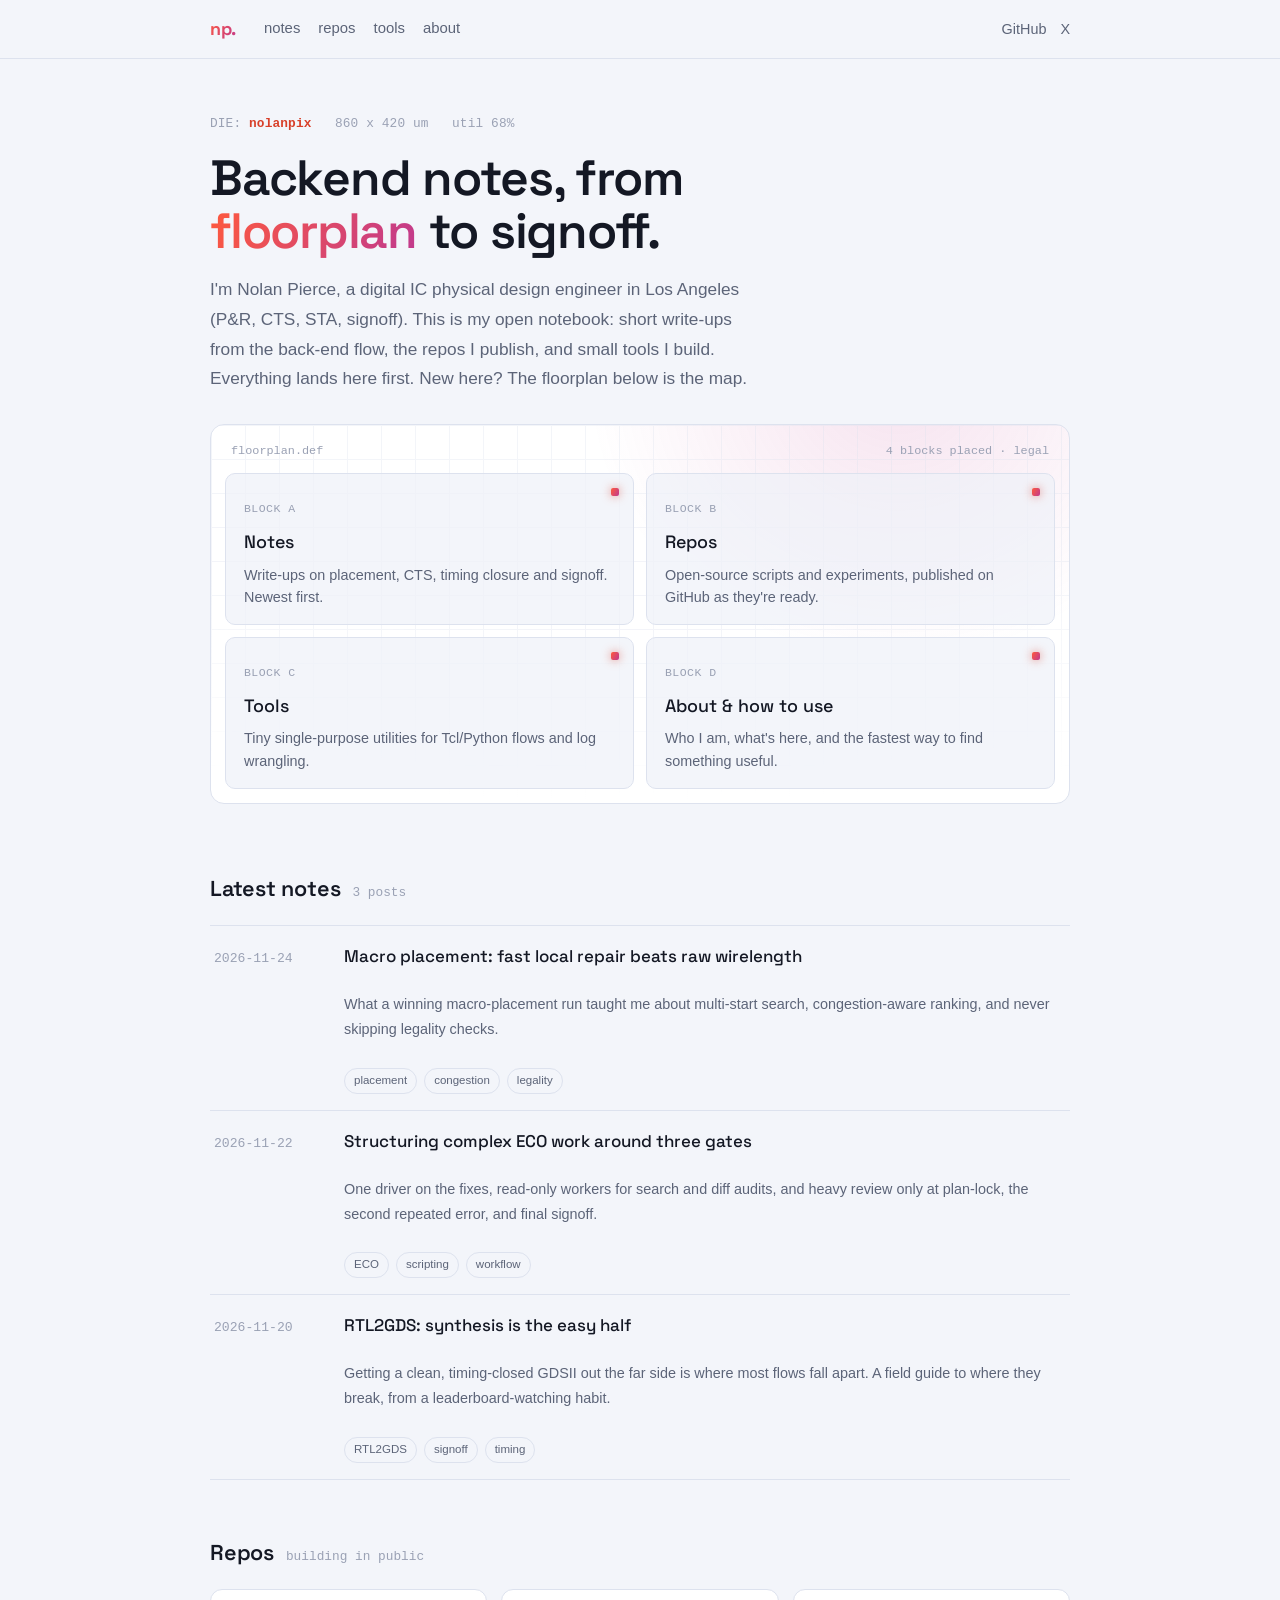
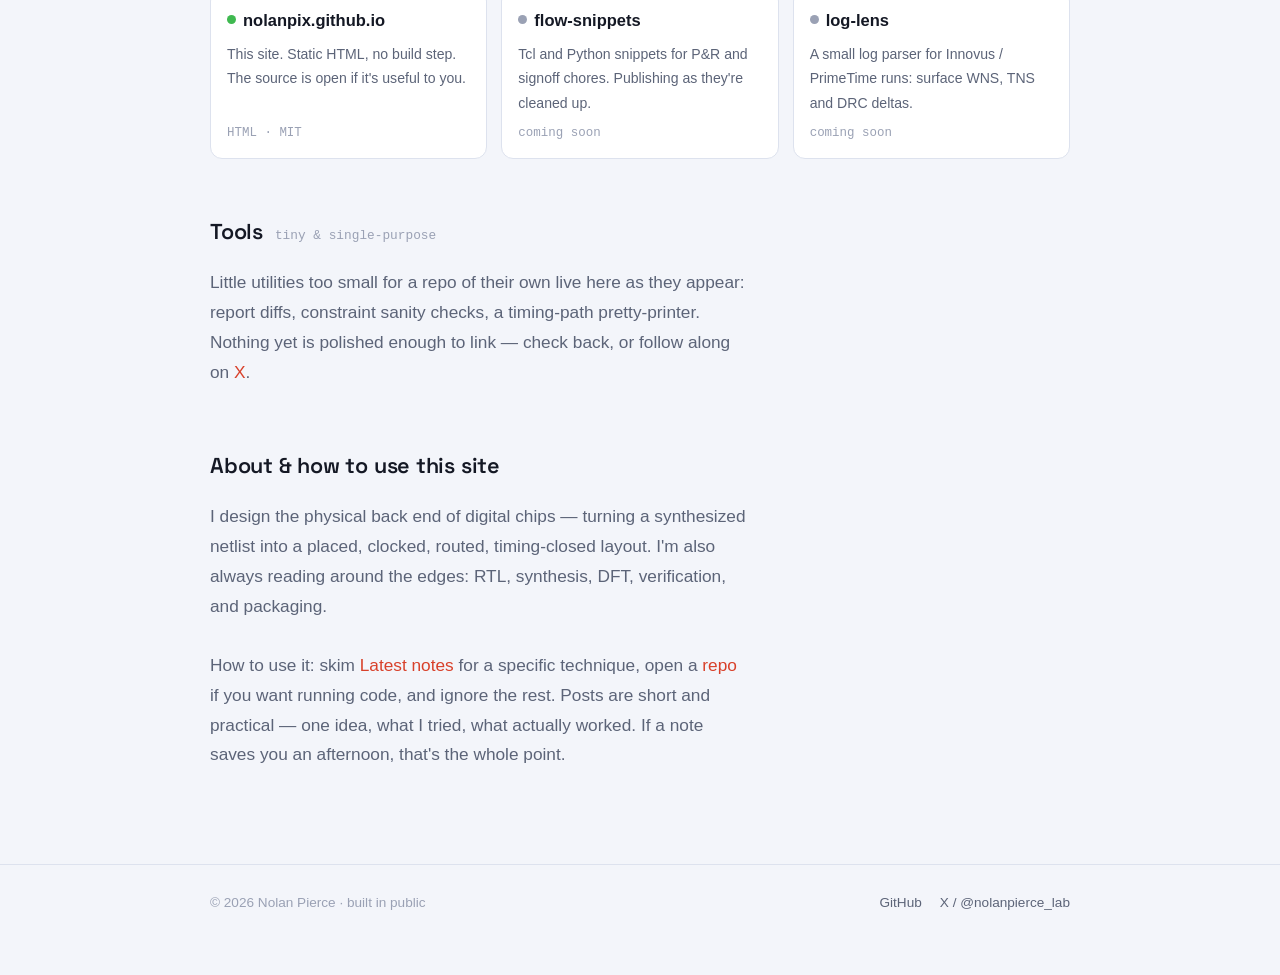
==== index.html @ 2c1d5953 "feat(counter): privacy-friendly visit counter, status bar, anti-scraping Add a Cloudflare Worker (fr" ====
<!doctype html>
<html lang="en">
<head>
<meta charset="utf-8">
<meta name="viewport" content="width=device-width, initial-scale=1">
<title>Nolan Pierce — backend notes from floorplan to signoff</title>
<meta name="description" content="Nolan Pierce is a digital IC physical design engineer in Los Angeles. Notes on place-and-route, clock trees, timing signoff, and the small tools he builds in public.">
<meta property="og:title" content="Nolan Pierce — backend notes from floorplan to signoff">
<meta property="og:description" content="Place-and-route, clock trees, and timing signoff notes, plus repos and tools, built in public.">
<meta property="og:type" content="website">
<link rel="icon" href="data:image/svg+xml,%3Csvg xmlns='http://www.w3.org/2000/svg' viewBox='0 0 64 64'%3E%3Cdefs%3E%3ClinearGradient id='g' x1='0' y1='0' x2='1' y2='1'%3E%3Cstop offset='0' stop-color='%23ff5a3c'/%3E%3Cstop offset='1' stop-color='%23c0398f'/%3E%3C/linearGradient%3E%3C/defs%3E%3Crect width='64' height='64' rx='14' fill='url(%23g)'/%3E%3Ctext x='32' y='44' font-family='Space Grotesk,Arial,sans-serif' font-size='34' font-weight='700' text-anchor='middle' fill='%23fff'%3Enp.%3C/text%3E%3C/svg%3E">
<link rel="preconnect" href="https://fonts.googleapis.com">
<link rel="preconnect" href="https://fonts.gstatic.com" crossorigin>
<link href="https://fonts.googleapis.com/css2?family=Space+Grotesk:wght@500;600;700&display=swap" rel="stylesheet">
<link rel="stylesheet" href="assets/style.css">
</head>
<body>

<header class="topbar">
  <div class="wrap">
    <a class="brand" href="/"><span class="np">np.</span></a>
    <nav class="navlinks">
      <a href="#notes">notes</a>
      <a href="#repos">repos</a>
      <a href="#tools">tools</a>
      <a href="#about">about</a>
    </nav>
    <div class="right">
      <a href="https://github.com/nolanpix" rel="me">GitHub</a>
      <a href="https://x.com/nolanpierce_lab" rel="me">X</a>
    </div>
  </div>
</header>

<main class="wrap">

  <section class="hero">
    <p class="eyebrow mono">DIE: <b>nolanpix</b> &nbsp; 860 x 420 um &nbsp; util 68%</p>
    <h1 class="title">Backend notes, from <span class="grad">floorplan</span> to signoff.</h1>
    <p class="lede">
      I'm Nolan Pierce, a digital IC physical design engineer in Los Angeles
      (P&amp;R, CTS, STA, signoff). This is my open notebook: short write-ups from the
      back-end flow, the repos I publish, and small tools I build. Everything lands here
      first. New here? The floorplan below is the map.
    </p>

    <div class="floor" aria-label="Site map, drawn as a chip floorplan">
      <div class="floor-head mono">
        <span>floorplan.def</span><span>4 blocks placed &middot; legal</span>
      </div>
      <div class="die">
        <a class="block" href="#notes">
          <span class="pin"></span>
          <span class="tag mono">BLOCK A</span>
          <h3>Notes</h3>
          <p>Write-ups on placement, CTS, timing closure and signoff. Newest first.</p>
        </a>
        <a class="block" href="#repos">
          <span class="pin"></span>
          <span class="tag mono">BLOCK B</span>
          <h3>Repos</h3>
          <p>Open-source scripts and experiments, published on GitHub as they're ready.</p>
        </a>
        <a class="block" href="#tools">
          <span class="pin"></span>
          <span class="tag mono">BLOCK C</span>
          <h3>Tools</h3>
          <p>Tiny single-purpose utilities for Tcl/Python flows and log wrangling.</p>
        </a>
        <a class="block" href="#about">
          <span class="pin"></span>
          <span class="tag mono">BLOCK D</span>
          <h3>About &amp; how to use</h3>
          <p>Who I am, what's here, and the fastest way to find something useful.</p>
        </a>
      </div>
    </div>
  </section>

  <section class="band" id="notes">
    <div class="band-head">
      <h2>Latest notes</h2>
      <span class="count mono">3 posts</span>
    </div>
    <div class="notes">

      <a class="note-row" href="notes/macro-placement-fast-repair.html">
        <time class="mono" datetime="2026-11-24">2026-11-24</time>
        <span class="n-title">Macro placement: fast local repair beats raw wirelength</span>
        <span class="n-sum">What a winning macro-placement run taught me about multi-start search, congestion-aware ranking, and never skipping legality checks.</span>
        <span class="n-tags"><span class="chip">placement</span><span class="chip">congestion</span><span class="chip">legality</span></span>
      </a>

      <a class="note-row" href="notes/structuring-eco-work.html">
        <time class="mono" datetime="2026-11-22">2026-11-22</time>
        <span class="n-title">Structuring complex ECO work around three gates</span>
        <span class="n-sum">One driver on the fixes, read-only workers for search and diff audits, and heavy review only at plan-lock, the second repeated error, and final signoff.</span>
        <span class="n-tags"><span class="chip">ECO</span><span class="chip">scripting</span><span class="chip">workflow</span></span>
      </a>

      <a class="note-row" href="notes/rtl2gds-timing-closed.html">
        <time class="mono" datetime="2026-11-20">2026-11-20</time>
        <span class="n-title">RTL2GDS: synthesis is the easy half</span>
        <span class="n-sum">Getting a clean, timing-closed GDSII out the far side is where most flows fall apart. A field guide to where they break, from a leaderboard-watching habit.</span>
        <span class="n-tags"><span class="chip">RTL2GDS</span><span class="chip">signoff</span><span class="chip">timing</span></span>
      </a>

    </div>
  </section>

  <section class="band" id="repos">
    <div class="band-head">
      <h2>Repos</h2>
      <span class="count mono">building in public</span>
    </div>
    <div class="repos">
      <a class="repo live" href="https://github.com/nolanpix">
        <span class="r-name"><span class="dot"></span>nolanpix.github.io</span>
        <p>This site. Static HTML, no build step. The source is open if it's useful to you.</p>
        <span class="r-foot mono">HTML &middot; MIT</span>
      </a>
      <a class="repo" href="https://github.com/nolanpix">
        <span class="r-name"><span class="dot"></span>flow-snippets</span>
        <p>Tcl and Python snippets for P&amp;R and signoff chores. Publishing as they're cleaned up.</p>
        <span class="r-foot mono">coming soon</span>
      </a>
      <a class="repo" href="https://github.com/nolanpix">
        <span class="r-name"><span class="dot"></span>log-lens</span>
        <p>A small log parser for Innovus / PrimeTime runs: surface WNS, TNS and DRC deltas.</p>
        <span class="r-foot mono">coming soon</span>
      </a>
    </div>
  </section>

  <section class="band" id="tools">
    <div class="band-head"><h2>Tools</h2><span class="count mono">tiny &amp; single-purpose</span></div>
    <p class="lede" style="margin-bottom:6px">
      Little utilities too small for a repo of their own live here as they appear:
      report diffs, constraint sanity checks, a timing-path pretty-printer. Nothing yet
      is polished enough to link &mdash; check back, or follow along on
      <a href="https://x.com/nolanpierce_lab">X</a>.
    </p>
  </section>

  <section class="band" id="about">
    <div class="band-head"><h2>About &amp; how to use this site</h2></div>
    <p class="lede">
      I design the physical back end of digital chips &mdash; turning a synthesized
      netlist into a placed, clocked, routed, timing-closed layout. I'm also always
      reading around the edges: RTL, synthesis, DFT, verification, and packaging.
    </p>
    <p class="lede">
      How to use it: skim <a href="#notes">Latest notes</a> for a specific technique,
      open a <a href="#repos">repo</a> if you want running code, and ignore the rest.
      Posts are short and practical &mdash; one idea, what I tried, what actually worked.
      If a note saves you an afternoon, that's the whole point.
    </p>
  </section>

</main>

<footer class="site">
  <div class="wrap">
    <span>&copy; 2026 Nolan Pierce &middot; built in public</span>
    <span class="sep"></span>
    <a href="https://github.com/nolanpix">GitHub</a>
    <a href="https://x.com/nolanpierce_lab">X / @nolanpierce_lab</a>
  </div>
</footer>

<script defer src="assets/stats.js"></script>

</body>
</html>
---- assets/style.css ----
/* nolanpix.github.io — shared styles
   Design: dark "tapeout terminal" / chip-floorplan. One accent (np. gradient).
   See plan_md_files/index_plan.md for the full rationale. */

:root {
  --bg:      #0e1016;
  --panel:   #161a23;
  --panel-2: #1b2130;
  --fg:      #e8eaf0;
  --muted:   #8b90a3;
  --faint:   #5a6072;
  --line:    #242a38;
  --accent-a:#ff5a3c;
  --accent-b:#c0398f;
  --accent:  #ff6a52;
  --maxw: 860px;
  color-scheme: dark light;
}

@media (prefers-color-scheme: light) {
  :root {
    --bg:      #f3f5fa;
    --panel:   #ffffff;
    --panel-2: #eef1f8;
    --fg:      #141824;
    --muted:   #5c6478;
    --faint:   #9aa1b4;
    --line:    #dde2ee;
    --accent:  #d8402a;
  }
}

* { box-sizing: border-box; }

html { -webkit-text-size-adjust: 100%; }

body {
  margin: 0;
  background: var(--bg);
  color: var(--fg);
  font: 16.5px/1.72 -apple-system, BlinkMacSystemFont, "Segoe UI", Roboto,
        "Helvetica Neue", Arial, sans-serif;
  -webkit-font-smoothing: antialiased;
}

.wrap { width: min(var(--maxw), 100% - 44px); margin: 0 auto; }

a { color: var(--fg); text-decoration: none; }
a:hover { color: var(--accent); }

.mono {
  font-family: ui-monospace, "JetBrains Mono", "SFMono-Regular", Menlo,
               Consolas, monospace;
}

/* ---- top bar ---- */
.topbar {
  position: sticky; top: 0; z-index: 10;
  background: color-mix(in srgb, var(--bg) 88%, transparent);
  backdrop-filter: saturate(140%) blur(8px);
  border-bottom: 1px solid var(--line);
}
.topbar .wrap {
  display: flex; align-items: center; gap: 22px;
  height: 58px;
}
.brand {
  display: inline-flex; align-items: baseline; gap: 2px;
  font-weight: 700; font-size: 1.12rem; letter-spacing: -0.02em;
}
.brand .np {
  font-family: "Space Grotesk", ui-sans-serif, sans-serif;
  background: linear-gradient(120deg, var(--accent-a), var(--accent-b));
  -webkit-background-clip: text; background-clip: text; color: transparent;
}
.navlinks { display: flex; gap: 18px; margin-left: 6px; }
.navlinks a { color: var(--muted); font-size: 0.93rem; }
.navlinks a:hover { color: var(--fg); }
.topbar .right { margin-left: auto; display: flex; gap: 14px; align-items: center; }
.topbar .right a { color: var(--muted); font-size: 0.9rem; }
.topbar .right a:hover { color: var(--fg); }

/* ---- hero ---- */
.hero { padding: 54px 0 20px; }
.eyebrow {
  font-size: 0.8rem; letter-spacing: 0.01em; color: var(--faint);
  margin: 0 0 16px;
}
.eyebrow b { color: var(--accent); font-weight: 600; }
h1.title {
  font-family: "Space Grotesk", ui-sans-serif, sans-serif;
  font-weight: 600; font-size: clamp(2rem, 5.2vw, 3.1rem);
  line-height: 1.07; letter-spacing: -0.025em; margin: 0 0 18px;
  max-width: 16ch;
}
h1.title .grad {
  background: linear-gradient(115deg, var(--accent-a), var(--accent-b));
  -webkit-background-clip: text; background-clip: text; color: transparent;
}
.lede { color: var(--muted); font-size: 1.08rem; max-width: 56ch; margin: 0 0 30px; }
.lede a { color: var(--accent); }
.lede a:hover { text-decoration: underline; text-underline-offset: 3px; }

/* ---- floorplan ---- */
.floor {
  position: relative;
  border: 1px solid var(--line);
  border-radius: 14px;
  background:
    radial-gradient(60% 120% at 80% -10%, color-mix(in srgb, var(--accent-b) 14%, transparent), transparent 60%),
    var(--panel);
  padding: 14px;
  overflow: hidden;
}
.floor::before { /* power grid */
  content: ""; position: absolute; inset: 0; pointer-events: none;
  background-image:
    linear-gradient(var(--line) 1px, transparent 1px),
    linear-gradient(90deg, var(--line) 1px, transparent 1px);
  background-size: 34px 34px;
  opacity: 0.35; mask-image: radial-gradient(130% 100% at 50% 0%, #000 55%, transparent);
}
.floor-head {
  position: relative; display: flex; justify-content: space-between;
  color: var(--faint); font-size: 0.74rem; padding: 2px 6px 12px;
}
.die {
  position: relative;
  display: grid; grid-template-columns: 1fr 1fr; gap: 12px;
}
.block {
  display: block; position: relative;
  border: 1px solid var(--line);
  border-radius: 10px;
  background: color-mix(in srgb, var(--panel-2) 70%, transparent);
  padding: 18px 18px 16px;
  min-height: 108px;
  transition: border-color .18s ease, transform .18s ease, background .18s ease;
  opacity: 0; transform: translateY(8px);
  animation: settle .5s ease forwards;
}
.block:nth-child(1) { animation-delay: .05s; }
.block:nth-child(2) { animation-delay: .13s; }
.block:nth-child(3) { animation-delay: .21s; }
.block:nth-child(4) { animation-delay: .29s; }
.block:hover, .block:focus-visible {
  border-color: color-mix(in srgb, var(--accent) 60%, var(--line));
  background: color-mix(in srgb, var(--panel-2) 95%, transparent);
  outline: none;
}
.block .tag {
  font-size: 0.72rem; color: var(--faint); letter-spacing: 0.04em;
}
.block h3 {
  font-family: "Space Grotesk", ui-sans-serif, sans-serif;
  font-weight: 500; font-size: 1.12rem; margin: 6px 0 6px;
}
.block p { margin: 0; color: var(--muted); font-size: 0.9rem; line-height: 1.55; }
.block .pin {
  position: absolute; top: 14px; right: 14px; width: 8px; height: 8px;
  border-radius: 2px; background: linear-gradient(120deg, var(--accent-a), var(--accent-b));
  box-shadow: 0 0 10px color-mix(in srgb, var(--accent) 60%, transparent);
}

@keyframes settle { to { opacity: 1; transform: none; } }
@media (prefers-reduced-motion: reduce) {
  .block { animation: none; opacity: 1; transform: none; }
}

/* ---- sections ---- */
section.band { padding: 46px 0 8px; }
.band-head {
  display: flex; align-items: baseline; gap: 12px; margin: 0 0 18px;
}
.band-head h2 {
  font-family: "Space Grotesk", ui-sans-serif, sans-serif;
  font-weight: 600; font-size: 1.35rem; margin: 0; letter-spacing: -0.01em;
}
.band-head .count { color: var(--faint); font-size: 0.8rem; }

/* ---- note list ---- */
.notes { border-top: 1px solid var(--line); }
.note-row {
  display: grid; grid-template-columns: 112px 1fr; gap: 18px;
  align-items: baseline;
  padding: 16px 4px; border-bottom: 1px solid var(--line);
}
.note-row:hover { background: color-mix(in srgb, var(--panel) 50%, transparent); }
.note-row time { color: var(--faint); font-size: 0.82rem; }
.note-row .n-title {
  font-family: "Space Grotesk", ui-sans-serif, sans-serif;
  font-weight: 500; font-size: 1.06rem;
}
.note-row .n-sum { grid-column: 2; color: var(--muted); font-size: 0.9rem; margin-top: 3px; }
.note-row .n-tags { grid-column: 2; margin-top: 8px; display: flex; gap: 7px; flex-wrap: wrap; }
.chip {
  font-size: 0.72rem; color: var(--muted);
  border: 1px solid var(--line); border-radius: 100px; padding: 2px 9px;
}

/* ---- repos ---- */
.repos { display: grid; grid-template-columns: repeat(3, 1fr); gap: 14px; }
.repo {
  border: 1px solid var(--line); border-radius: 12px; background: var(--panel);
  padding: 16px 16px 14px; display: flex; flex-direction: column; gap: 8px;
}
.repo .r-name { font-weight: 600; display: flex; align-items: center; gap: 7px; }
.repo .r-name .dot { width: 9px; height: 9px; border-radius: 50%; background: var(--faint); }
.repo.live .r-name .dot { background: #3fb950; }
.repo p { margin: 0; color: var(--muted); font-size: 0.88rem; flex: 1; }
.repo .r-foot { color: var(--faint); font-size: 0.78rem; }

/* ---- footer ---- */
footer.site {
  margin-top: 56px; border-top: 1px solid var(--line);
  padding: 26px 0 60px; color: var(--faint); font-size: 0.85rem;
}
footer.site .wrap { display: flex; gap: 18px; flex-wrap: wrap; align-items: center; }
footer.site a { color: var(--muted); }
footer.site a:hover { color: var(--accent); }
footer.site .sep { flex: 1; }

/* ---- article ---- */
article.post { padding: 40px 0 10px; }
.post .back { color: var(--muted); font-size: 0.88rem; }
.post .p-meta { color: var(--faint); font-size: 0.82rem; margin: 22px 0 10px; }
.post h1 {
  font-family: "Space Grotesk", ui-sans-serif, sans-serif;
  font-weight: 600; font-size: clamp(1.7rem, 4vw, 2.4rem); line-height: 1.12;
  letter-spacing: -0.02em; margin: 0 0 14px;
}
.post .p-body { font-size: 1.04rem; line-height: 1.78; }
.post .p-body > :first-child { margin-top: 0; }
.post .p-body h2 {
  font-family: "Space Grotesk", ui-sans-serif, sans-serif;
  font-weight: 600; font-size: 1.3rem; margin: 34px 0 10px; letter-spacing: -0.01em;
}
.post .p-body p { margin: 0 0 16px; }
.post .p-body ul { margin: 0 0 16px; padding-left: 22px; }
.post .p-body li { margin: 6px 0; }
.post .p-body code {
  font-family: ui-monospace, "JetBrains Mono", Menlo, monospace;
  font-size: 0.9em; background: var(--panel-2); padding: 1px 6px; border-radius: 5px;
}
.post .p-body blockquote {
  margin: 0 0 16px; padding: 2px 0 2px 18px;
  border-left: 2px solid var(--accent); color: var(--muted);
}
.post .p-body pre {
  background: var(--panel); border: 1px solid var(--line); border-radius: 10px;
  padding: 14px 16px; overflow-x: auto; font-size: 0.86rem; line-height: 1.6;
}
.post .p-body pre code { background: none; padding: 0; }
.post hr.p-end { border: 0; border-top: 1px solid var(--line); margin: 34px 0 20px; }

/* ---- responsive ---- */
@media (max-width: 620px) {
  .navlinks { display: none; }
  .die { grid-template-columns: 1fr; }
  .repos { grid-template-columns: 1fr; }
  .note-row { grid-template-columns: 1fr; gap: 4px; }
  .note-row .n-sum, .note-row .n-tags { grid-column: 1; }
}

:focus-visible { outline: 2px solid var(--accent); outline-offset: 3px; border-radius: 4px; }

/* ---- visit status bar (injected by assets/stats.js) ---- */
.statbar {
  position: fixed; left: 16px; bottom: 16px; z-index: 20;
  display: inline-flex; align-items: center; gap: 8px;
  padding: 7px 12px;
  font-family: ui-monospace, "JetBrains Mono", "SFMono-Regular", Menlo,
               Consolas, monospace;
  font-size: 0.74rem; color: var(--muted); line-height: 1;
  background: color-mix(in srgb, var(--panel) 85%, transparent);
  border: 1px solid var(--line); border-radius: 100px;
  backdrop-filter: saturate(140%) blur(8px);
  box-shadow: 0 6px 22px -14px rgba(0, 0, 0, .7);
  user-select: none; -webkit-user-select: none;
}
.statbar[hidden] { display: none; }
.statbar b { color: var(--fg); font-weight: 600; }
.statbar .sb-sep { color: var(--faint); }
.statbar .sb-dot {
  width: 7px; height: 7px; border-radius: 50%;
  background: #3fb950; box-shadow: 0 0 8px color-mix(in srgb, #3fb950 60%, transparent);
  animation: sb-pulse 2.4s ease-in-out infinite;
}
@keyframes sb-pulse { 0%, 100% { opacity: 1; } 50% { opacity: .35; } }
@media (prefers-reduced-motion: reduce) { .statbar .sb-dot { animation: none; } }
@media (max-width: 620px) {
  .statbar { left: 10px; bottom: 10px; padding: 6px 10px; font-size: 0.7rem; }
}
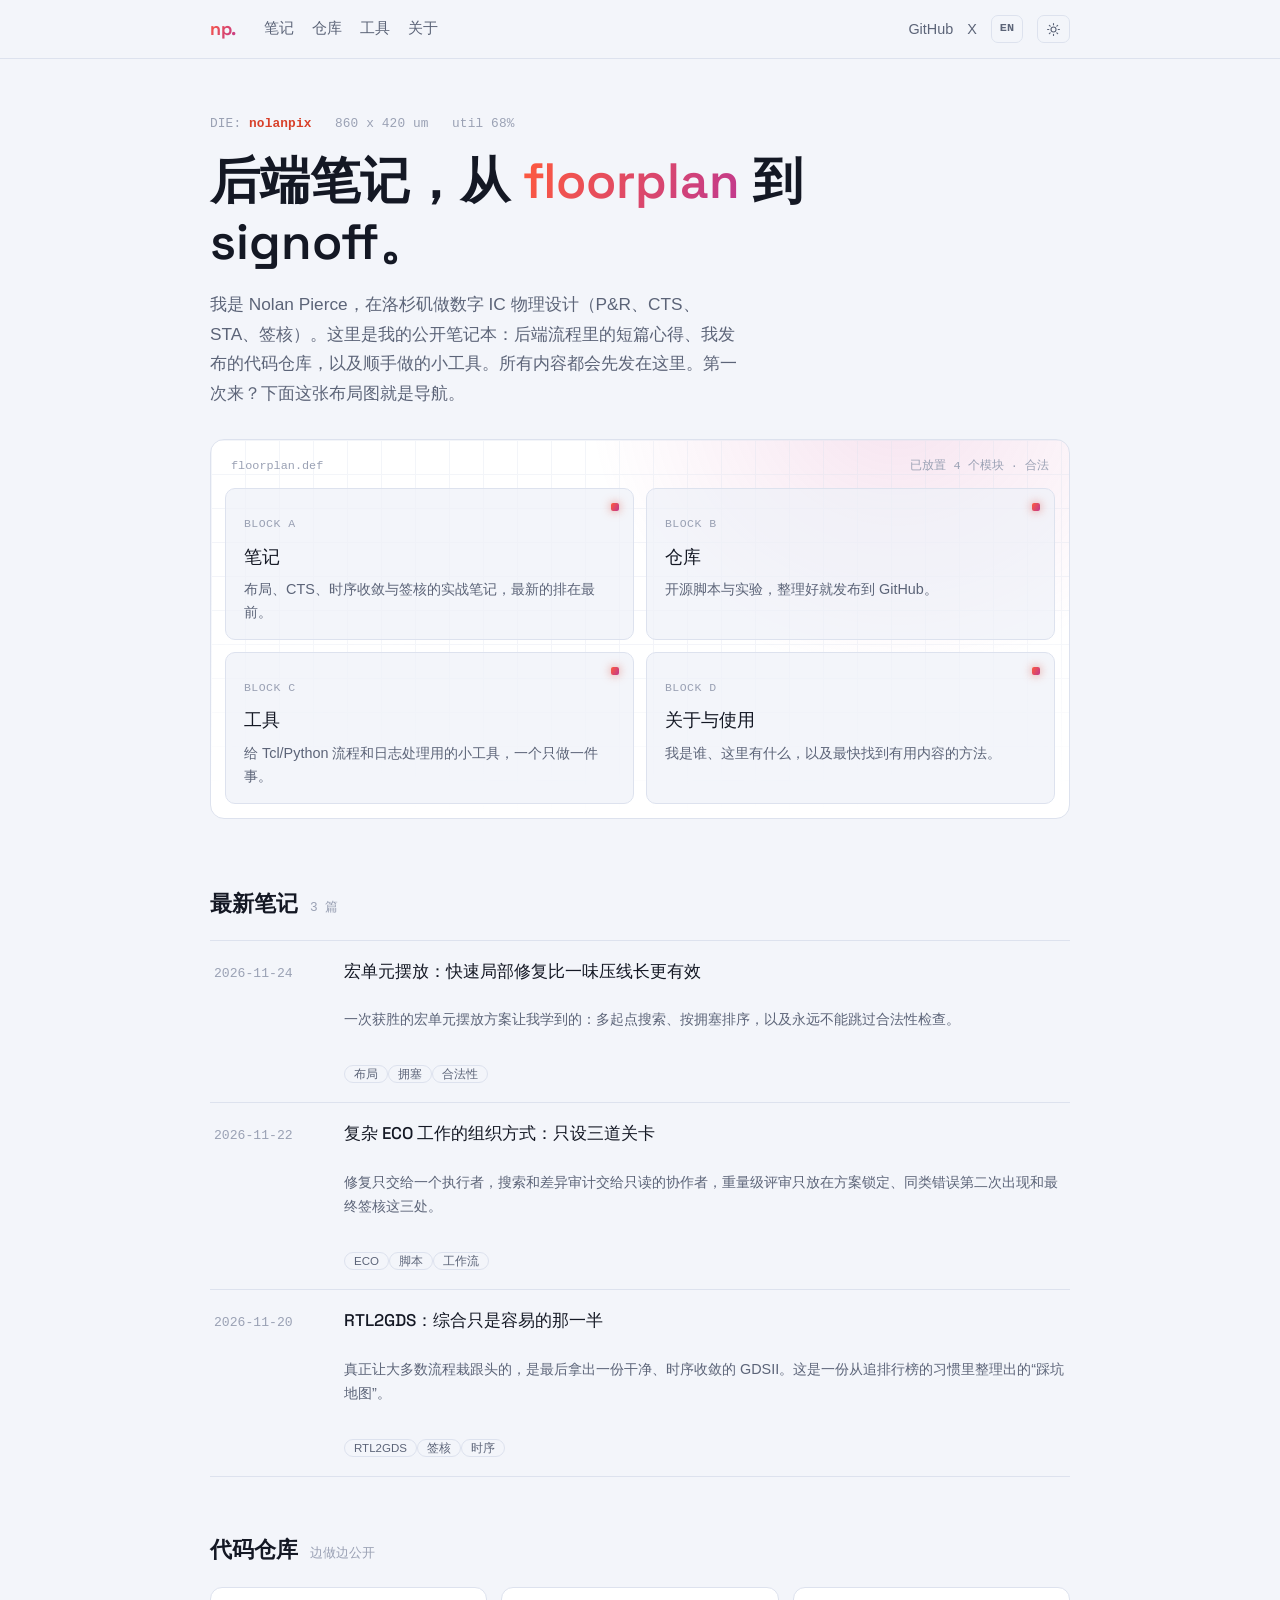
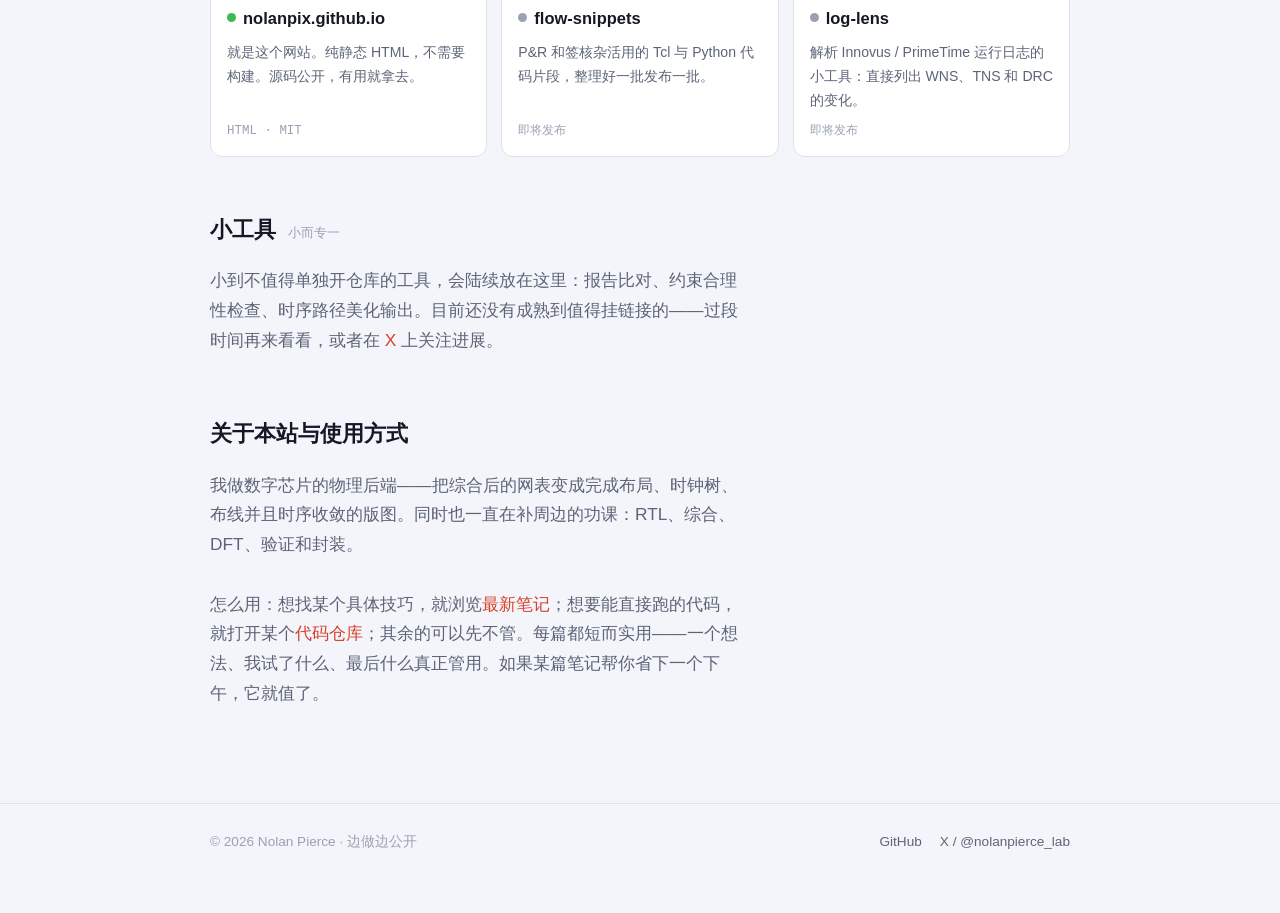
==== commit a63b0fcb: "feat(site): add dark/light theme and Chinese/English switches Chinese is the default. Every page car" ====
--- a/index.html
+++ b/index.html
@@ -1,18 +1,19 @@
 <!doctype html>
-<html lang="en">
+<html lang="zh-CN" data-lang="zh" data-title-en="Nolan Pierce - Backend notes from floorplan to signoff">
 <head>
 <meta charset="utf-8">
 <meta name="viewport" content="width=device-width, initial-scale=1">
-<title>Nolan Pierce — backend notes from floorplan to signoff</title>
-<meta name="description" content="Nolan Pierce is a digital IC physical design engineer in Los Angeles. Notes on place-and-route, clock trees, timing signoff, and the small tools he builds in public.">
-<meta property="og:title" content="Nolan Pierce — backend notes from floorplan to signoff">
-<meta property="og:description" content="Place-and-route, clock trees, and timing signoff notes, plus repos and tools, built in public.">
+<title>Nolan Pierce - 后端笔记，从 floorplan 到 signoff</title>
+<meta name="description" content="Nolan Pierce，洛杉矶的数字 IC 物理设计工程师。这里有布局布线、时钟树和时序签核的笔记，以及他公开做的小工具。">
+<meta property="og:title" content="Nolan Pierce - 后端笔记，从 floorplan 到 signoff">
+<meta property="og:description" content="布局布线、时钟树与时序签核的实战笔记，以及边做边公开的代码仓库和小工具。">
 <meta property="og:type" content="website">
 <link rel="icon" href="data:image/svg+xml,%3Csvg xmlns='http://www.w3.org/2000/svg' viewBox='0 0 64 64'%3E%3Cdefs%3E%3ClinearGradient id='g' x1='0' y1='0' x2='1' y2='1'%3E%3Cstop offset='0' stop-color='%23ff5a3c'/%3E%3Cstop offset='1' stop-color='%23c0398f'/%3E%3C/linearGradient%3E%3C/defs%3E%3Crect width='64' height='64' rx='14' fill='url(%23g)'/%3E%3Ctext x='32' y='44' font-family='Space Grotesk,Arial,sans-serif' font-size='34' font-weight='700' text-anchor='middle' fill='%23fff'%3Enp.%3C/text%3E%3C/svg%3E">
 <link rel="preconnect" href="https://fonts.googleapis.com">
 <link rel="preconnect" href="https://fonts.gstatic.com" crossorigin>
 <link href="https://fonts.googleapis.com/css2?family=Space+Grotesk:wght@500;600;700&display=swap" rel="stylesheet">
 <link rel="stylesheet" href="assets/style.css">
+<script src="assets/prefs.js"></script>
 </head>
 <body>
 
@@ -20,14 +21,16 @@
   <div class="wrap">
     <a class="brand" href="/"><span class="np">np.</span></a>
     <nav class="navlinks">
-      <a href="#notes">notes</a>
-      <a href="#repos">repos</a>
-      <a href="#tools">tools</a>
-      <a href="#about">about</a>
+      <a href="#notes"><span lang="zh-CN">笔记</span><span lang="en">notes</span></a>
+      <a href="#repos"><span lang="zh-CN">仓库</span><span lang="en">repos</span></a>
+      <a href="#tools"><span lang="zh-CN">工具</span><span lang="en">tools</span></a>
+      <a href="#about"><span lang="zh-CN">关于</span><span lang="en">about</span></a>
     </nav>
     <div class="right">
       <a href="https://github.com/nolanpix" rel="me">GitHub</a>
       <a href="https://x.com/nolanpierce_lab" rel="me">X</a>
+      <button class="pref" type="button" data-pref="lang"><span lang="zh-CN">EN</span><span lang="en">中文</span></button>
+      <button class="pref" type="button" data-pref="theme"><svg class="i-moon" viewBox="0 0 24 24" aria-hidden="true"><path d="M20 14.5A8.5 8.5 0 0 1 9.5 4 8.5 8.5 0 1 0 20 14.5z"/></svg><svg class="i-sun" viewBox="0 0 24 24" aria-hidden="true"><circle cx="12" cy="12" r="4"/><path d="M12 2.5v2M12 19.5v2M2.5 12h2M19.5 12h2M5.3 5.3l1.4 1.4M17.3 17.3l1.4 1.4M5.3 18.7l1.4-1.4M17.3 6.7l1.4-1.4"/></svg></button>
     </div>
   </div>
 </header>
@@ -36,42 +39,49 @@
 
   <section class="hero">
     <p class="eyebrow mono">DIE: <b>nolanpix</b> &nbsp; 860 x 420 um &nbsp; util 68%</p>
-    <h1 class="title">Backend notes, from <span class="grad">floorplan</span> to signoff.</h1>
-    <p class="lede">
+    <h1 class="title"><span lang="zh-CN">后端笔记，从 <span class="grad">floorplan</span> 到 signoff。</span><span lang="en">Backend notes, from <span class="grad">floorplan</span> to signoff.</span></h1>
+    <p class="lede" lang="zh-CN">
+      我是 Nolan Pierce，在洛杉矶做数字 IC 物理设计（P&amp;R、CTS、STA、签核）。这里是我的公开笔记本：后端流程里的短篇心得、我发布的代码仓库，以及顺手做的小工具。所有内容都会先发在这里。第一次来？下面这张布局图就是导航。
+    </p>
+    <p class="lede" lang="en">
       I'm Nolan Pierce, a digital IC physical design engineer in Los Angeles
       (P&amp;R, CTS, STA, signoff). This is my open notebook: short write-ups from the
       back-end flow, the repos I publish, and small tools I build. Everything lands here
       first. New here? The floorplan below is the map.
     </p>
 
-    <div class="floor" aria-label="Site map, drawn as a chip floorplan">
+    <div class="floor" aria-label="站点地图，画成一张芯片布局图" data-aria-en="Site map, drawn as a chip floorplan">
       <div class="floor-head mono">
-        <span>floorplan.def</span><span>4 blocks placed &middot; legal</span>
+        <span>floorplan.def</span><span><span lang="zh-CN">已放置 4 个模块 &middot; 合法</span><span lang="en">4 blocks placed &middot; legal</span></span>
       </div>
       <div class="die">
         <a class="block" href="#notes">
           <span class="pin"></span>
           <span class="tag mono">BLOCK A</span>
-          <h3>Notes</h3>
-          <p>Write-ups on placement, CTS, timing closure and signoff. Newest first.</p>
+          <h3><span lang="zh-CN">笔记</span><span lang="en">Notes</span></h3>
+          <p lang="zh-CN">布局、CTS、时序收敛与签核的实战笔记，最新的排在最前。</p>
+          <p lang="en">Write-ups on placement, CTS, timing closure and signoff. Newest first.</p>
         </a>
         <a class="block" href="#repos">
           <span class="pin"></span>
           <span class="tag mono">BLOCK B</span>
-          <h3>Repos</h3>
-          <p>Open-source scripts and experiments, published on GitHub as they're ready.</p>
+          <h3><span lang="zh-CN">仓库</span><span lang="en">Repos</span></h3>
+          <p lang="zh-CN">开源脚本与实验，整理好就发布到 GitHub。</p>
+          <p lang="en">Open-source scripts and experiments, published on GitHub as they're ready.</p>
         </a>
         <a class="block" href="#tools">
           <span class="pin"></span>
           <span class="tag mono">BLOCK C</span>
-          <h3>Tools</h3>
-          <p>Tiny single-purpose utilities for Tcl/Python flows and log wrangling.</p>
+          <h3><span lang="zh-CN">工具</span><span lang="en">Tools</span></h3>
+          <p lang="zh-CN">给 Tcl/Python 流程和日志处理用的小工具，一个只做一件事。</p>
+          <p lang="en">Tiny single-purpose utilities for Tcl/Python flows and log wrangling.</p>
         </a>
         <a class="block" href="#about">
           <span class="pin"></span>
           <span class="tag mono">BLOCK D</span>
-          <h3>About &amp; how to use</h3>
-          <p>Who I am, what's here, and the fastest way to find something useful.</p>
+          <h3><span lang="zh-CN">关于与使用</span><span lang="en">About &amp; how to use</span></h3>
+          <p lang="zh-CN">我是谁、这里有什么，以及最快找到有用内容的方法。</p>
+          <p lang="en">Who I am, what's here, and the fastest way to find something useful.</p>
         </a>
       </div>
     </div>
@@ -79,62 +89,66 @@
 
   <section class="band" id="notes">
     <div class="band-head">
-      <h2>Latest notes</h2>
-      <span class="count mono">3 posts</span>
+      <h2><span lang="zh-CN">最新笔记</span><span lang="en">Latest notes</span></h2>
+      <span class="count mono"><span lang="zh-CN">3 篇</span><span lang="en">3 posts</span></span>
     </div>
     <div class="notes">
-
       <a class="note-row" href="notes/macro-placement-fast-repair.html">
         <time class="mono" datetime="2026-11-24">2026-11-24</time>
-        <span class="n-title">Macro placement: fast local repair beats raw wirelength</span>
-        <span class="n-sum">What a winning macro-placement run taught me about multi-start search, congestion-aware ranking, and never skipping legality checks.</span>
-        <span class="n-tags"><span class="chip">placement</span><span class="chip">congestion</span><span class="chip">legality</span></span>
+        <span class="n-title"><span lang="zh-CN">宏单元摆放：快速局部修复比一味压线长更有效</span><span lang="en">Macro placement: fast local repair beats raw wirelength</span></span>
+        <span class="n-sum"><span lang="zh-CN">一次获胜的宏单元摆放方案让我学到的：多起点搜索、按拥塞排序，以及永远不能跳过合法性检查。</span><span lang="en">What a winning macro-placement run taught me about multi-start search, congestion-aware ranking, and never skipping legality checks.</span></span>
+        <span class="n-tags"><span lang="zh-CN"><span class="chip">布局</span><span class="chip">拥塞</span><span class="chip">合法性</span></span><span lang="en"><span class="chip">placement</span><span class="chip">congestion</span><span class="chip">legality</span></span></span>
       </a>
 
       <a class="note-row" href="notes/structuring-eco-work.html">
         <time class="mono" datetime="2026-11-22">2026-11-22</time>
-        <span class="n-title">Structuring complex ECO work around three gates</span>
-        <span class="n-sum">One driver on the fixes, read-only workers for search and diff audits, and heavy review only at plan-lock, the second repeated error, and final signoff.</span>
-        <span class="n-tags"><span class="chip">ECO</span><span class="chip">scripting</span><span class="chip">workflow</span></span>
+        <span class="n-title"><span lang="zh-CN">复杂 ECO 工作的组织方式：只设三道关卡</span><span lang="en">Structuring complex ECO work around three gates</span></span>
+        <span class="n-sum"><span lang="zh-CN">修复只交给一个执行者，搜索和差异审计交给只读的协作者，重量级评审只放在方案锁定、同类错误第二次出现和最终签核这三处。</span><span lang="en">One driver on the fixes, read-only workers for search and diff audits, and heavy review only at plan-lock, the second repeated error, and final signoff.</span></span>
+        <span class="n-tags"><span lang="zh-CN"><span class="chip">ECO</span><span class="chip">脚本</span><span class="chip">工作流</span></span><span lang="en"><span class="chip">ECO</span><span class="chip">scripting</span><span class="chip">workflow</span></span></span>
       </a>
 
       <a class="note-row" href="notes/rtl2gds-timing-closed.html">
         <time class="mono" datetime="2026-11-20">2026-11-20</time>
-        <span class="n-title">RTL2GDS: synthesis is the easy half</span>
-        <span class="n-sum">Getting a clean, timing-closed GDSII out the far side is where most flows fall apart. A field guide to where they break, from a leaderboard-watching habit.</span>
-        <span class="n-tags"><span class="chip">RTL2GDS</span><span class="chip">signoff</span><span class="chip">timing</span></span>
+        <span class="n-title"><span lang="zh-CN">RTL2GDS：综合只是容易的那一半</span><span lang="en">RTL2GDS: synthesis is the easy half</span></span>
+        <span class="n-sum"><span lang="zh-CN">真正让大多数流程栽跟头的，是最后拿出一份干净、时序收敛的 GDSII。这是一份从追排行榜的习惯里整理出的“踩坑地图”。</span><span lang="en">Getting a clean, timing-closed GDSII out the far side is where most flows fall apart. A field guide to where they break, from a leaderboard-watching habit.</span></span>
+        <span class="n-tags"><span lang="zh-CN"><span class="chip">RTL2GDS</span><span class="chip">签核</span><span class="chip">时序</span></span><span lang="en"><span class="chip">RTL2GDS</span><span class="chip">signoff</span><span class="chip">timing</span></span></span>
       </a>
-
     </div>
   </section>
 
   <section class="band" id="repos">
     <div class="band-head">
-      <h2>Repos</h2>
-      <span class="count mono">building in public</span>
+      <h2><span lang="zh-CN">代码仓库</span><span lang="en">Repos</span></h2>
+      <span class="count mono"><span lang="zh-CN">边做边公开</span><span lang="en">building in public</span></span>
     </div>
     <div class="repos">
       <a class="repo live" href="https://github.com/nolanpix">
         <span class="r-name"><span class="dot"></span>nolanpix.github.io</span>
-        <p>This site. Static HTML, no build step. The source is open if it's useful to you.</p>
+        <p lang="zh-CN">就是这个网站。纯静态 HTML，不需要构建。源码公开，有用就拿去。</p>
+        <p lang="en">This site. Static HTML, no build step. The source is open if it's useful to you.</p>
         <span class="r-foot mono">HTML &middot; MIT</span>
       </a>
       <a class="repo" href="https://github.com/nolanpix">
         <span class="r-name"><span class="dot"></span>flow-snippets</span>
-        <p>Tcl and Python snippets for P&amp;R and signoff chores. Publishing as they're cleaned up.</p>
-        <span class="r-foot mono">coming soon</span>
+        <p lang="zh-CN">P&amp;R 和签核杂活用的 Tcl 与 Python 代码片段，整理好一批发布一批。</p>
+        <p lang="en">Tcl and Python snippets for P&amp;R and signoff chores. Publishing as they're cleaned up.</p>
+        <span class="r-foot mono"><span lang="zh-CN">即将发布</span><span lang="en">coming soon</span></span>
       </a>
       <a class="repo" href="https://github.com/nolanpix">
         <span class="r-name"><span class="dot"></span>log-lens</span>
-        <p>A small log parser for Innovus / PrimeTime runs: surface WNS, TNS and DRC deltas.</p>
-        <span class="r-foot mono">coming soon</span>
+        <p lang="zh-CN">解析 Innovus / PrimeTime 运行日志的小工具：直接列出 WNS、TNS 和 DRC 的变化。</p>
+        <p lang="en">A small log parser for Innovus / PrimeTime runs: surface WNS, TNS and DRC deltas.</p>
+        <span class="r-foot mono"><span lang="zh-CN">即将发布</span><span lang="en">coming soon</span></span>
       </a>
     </div>
   </section>
 
   <section class="band" id="tools">
-    <div class="band-head"><h2>Tools</h2><span class="count mono">tiny &amp; single-purpose</span></div>
-    <p class="lede" style="margin-bottom:6px">
+    <div class="band-head"><h2><span lang="zh-CN">小工具</span><span lang="en">Tools</span></h2><span class="count mono"><span lang="zh-CN">小而专一</span><span lang="en">tiny &amp; single-purpose</span></span></div>
+    <p class="lede" style="margin-bottom:6px" lang="zh-CN">
+      小到不值得单独开仓库的工具，会陆续放在这里：报告比对、约束合理性检查、时序路径美化输出。目前还没有成熟到值得挂链接的——过段时间再来看看，或者在 <a href="https://x.com/nolanpierce_lab">X</a> 上关注进展。
+    </p>
+    <p class="lede" style="margin-bottom:6px" lang="en">
       Little utilities too small for a repo of their own live here as they appear:
       report diffs, constraint sanity checks, a timing-path pretty-printer. Nothing yet
       is polished enough to link &mdash; check back, or follow along on
@@ -143,13 +157,19 @@
   </section>
 
   <section class="band" id="about">
-    <div class="band-head"><h2>About &amp; how to use this site</h2></div>
-    <p class="lede">
+    <div class="band-head"><h2><span lang="zh-CN">关于本站与使用方式</span><span lang="en">About &amp; how to use this site</span></h2></div>
+    <p class="lede" lang="zh-CN">
+      我做数字芯片的物理后端——把综合后的网表变成完成布局、时钟树、布线并且时序收敛的版图。同时也一直在补周边的功课：RTL、综合、DFT、验证和封装。
+    </p>
+    <p class="lede" lang="zh-CN">
+      怎么用：想找某个具体技巧，就浏览<a href="#notes">最新笔记</a>；想要能直接跑的代码，就打开某个<a href="#repos">代码仓库</a>；其余的可以先不管。每篇都短而实用——一个想法、我试了什么、最后什么真正管用。如果某篇笔记帮你省下一个下午，它就值了。
+    </p>
+    <p class="lede" lang="en">
       I design the physical back end of digital chips &mdash; turning a synthesized
       netlist into a placed, clocked, routed, timing-closed layout. I'm also always
       reading around the edges: RTL, synthesis, DFT, verification, and packaging.
     </p>
-    <p class="lede">
+    <p class="lede" lang="en">
       How to use it: skim <a href="#notes">Latest notes</a> for a specific technique,
       open a <a href="#repos">repo</a> if you want running code, and ignore the rest.
       Posts are short and practical &mdash; one idea, what I tried, what actually worked.
@@ -161,7 +181,7 @@
 
 <footer class="site">
   <div class="wrap">
-    <span>&copy; 2026 Nolan Pierce &middot; built in public</span>
+    <span>&copy; 2026 Nolan Pierce &middot; <span lang="zh-CN">边做边公开</span><span lang="en">built in public</span></span>
     <span class="sep"></span>
     <a href="https://github.com/nolanpix">GitHub</a>
     <a href="https://x.com/nolanpierce_lab">X / @nolanpierce_lab</a>
--- a/assets/style.css
+++ b/assets/style.css
@@ -14,11 +14,25 @@
   --accent-b:#c0398f;
   --accent:  #ff6a52;
   --maxw: 860px;
-  color-scheme: dark light;
-}
-
+  --cjk: "PingFang SC", "Hiragino Sans GB", "Microsoft YaHei", "Noto Sans CJK SC";
+  color-scheme: dark;
+}
+
+/* Light theme: chosen with the switch (data-theme, set by assets/prefs.js), or
+   the OS setting when no script runs (e.g. the admin pages served by the Worker). */
+:root[data-theme="light"] {
+  --bg:    #f3f5fa;
+  --panel:   #ffffff;
+  --panel-2: #eef1f8;
+  --fg:    #141824;
+  --muted:   #5c6478;
+  --faint:   #9aa1b4;
+  --line:  #dde2ee;
+  --accent:  #d8402a;
+  color-scheme: light;
+}
 @media (prefers-color-scheme: light) {
-  :root {
+  :root:not([data-theme]) {
     --bg:      #f3f5fa;
     --panel:   #ffffff;
     --panel-2: #eef1f8;
@@ -27,8 +41,13 @@
     --faint:   #9aa1b4;
     --line:    #dde2ee;
     --accent:  #d8402a;
+    color-scheme: light;
   }
 }
+
+/* Each page carries both languages; only the active one is shown. */
+:root[data-lang="zh"] [lang="en"],
+:root[data-lang="en"] [lang="zh-CN"] { display: none !important; }
 
 * { box-sizing: border-box; }
 
@@ -39,8 +58,12 @@
   background: var(--bg);
   color: var(--fg);
   font: 16.5px/1.72 -apple-system, BlinkMacSystemFont, "Segoe UI", Roboto,
-        "Helvetica Neue", Arial, sans-serif;
+        "Helvetica Neue", Arial, var(--cjk), sans-serif;
   -webkit-font-smoothing: antialiased;
+  /* Safari paints the selection highlight across the gaps between block
+     siblings of body, flooding the side margins; a grid container does not.
+     minmax(0, 1fr) stops wide content from stretching the single column. */
+  display: grid; grid-template-columns: minmax(0, 1fr);
 }
 
 .wrap { width: min(var(--maxw), 100% - 44px); margin: 0 auto; }
@@ -69,7 +92,7 @@
   font-weight: 700; font-size: 1.12rem; letter-spacing: -0.02em;
 }
 .brand .np {
-  font-family: "Space Grotesk", ui-sans-serif, sans-serif;
+  font-family: "Space Grotesk", var(--cjk), ui-sans-serif, sans-serif;
   background: linear-gradient(120deg, var(--accent-a), var(--accent-b));
   -webkit-background-clip: text; background-clip: text; color: transparent;
 }
@@ -88,7 +111,7 @@
 }
 .eyebrow b { color: var(--accent); font-weight: 600; }
 h1.title {
-  font-family: "Space Grotesk", ui-sans-serif, sans-serif;
+  font-family: "Space Grotesk", var(--cjk), ui-sans-serif, sans-serif;
   font-weight: 600; font-size: clamp(2rem, 5.2vw, 3.1rem);
   line-height: 1.07; letter-spacing: -0.025em; margin: 0 0 18px;
   max-width: 16ch;
@@ -152,7 +175,7 @@
   font-size: 0.72rem; color: var(--faint); letter-spacing: 0.04em;
 }
 .block h3 {
-  font-family: "Space Grotesk", ui-sans-serif, sans-serif;
+  font-family: "Space Grotesk", var(--cjk), ui-sans-serif, sans-serif;
   font-weight: 500; font-size: 1.12rem; margin: 6px 0 6px;
 }
 .block p { margin: 0; color: var(--muted); font-size: 0.9rem; line-height: 1.55; }
@@ -173,7 +196,7 @@
   display: flex; align-items: baseline; gap: 12px; margin: 0 0 18px;
 }
 .band-head h2 {
-  font-family: "Space Grotesk", ui-sans-serif, sans-serif;
+  font-family: "Space Grotesk", var(--cjk), ui-sans-serif, sans-serif;
   font-weight: 600; font-size: 1.35rem; margin: 0; letter-spacing: -0.01em;
 }
 .band-head .count { color: var(--faint); font-size: 0.8rem; }
@@ -188,7 +211,7 @@
 .note-row:hover { background: color-mix(in srgb, var(--panel) 50%, transparent); }
 .note-row time { color: var(--faint); font-size: 0.82rem; }
 .note-row .n-title {
-  font-family: "Space Grotesk", ui-sans-serif, sans-serif;
+  font-family: "Space Grotesk", var(--cjk), ui-sans-serif, sans-serif;
   font-weight: 500; font-size: 1.06rem;
 }
 .note-row .n-sum { grid-column: 2; color: var(--muted); font-size: 0.9rem; margin-top: 3px; }
@@ -225,14 +248,14 @@
 .post .back { color: var(--muted); font-size: 0.88rem; }
 .post .p-meta { color: var(--faint); font-size: 0.82rem; margin: 22px 0 10px; }
 .post h1 {
-  font-family: "Space Grotesk", ui-sans-serif, sans-serif;
+  font-family: "Space Grotesk", var(--cjk), ui-sans-serif, sans-serif;
   font-weight: 600; font-size: clamp(1.7rem, 4vw, 2.4rem); line-height: 1.12;
   letter-spacing: -0.02em; margin: 0 0 14px;
 }
 .post .p-body { font-size: 1.04rem; line-height: 1.78; }
 .post .p-body > :first-child { margin-top: 0; }
 .post .p-body h2 {
-  font-family: "Space Grotesk", ui-sans-serif, sans-serif;
+  font-family: "Space Grotesk", var(--cjk), ui-sans-serif, sans-serif;
   font-weight: 600; font-size: 1.3rem; margin: 34px 0 10px; letter-spacing: -0.01em;
 }
 .post .p-body p { margin: 0 0 16px; }
@@ -291,3 +314,23 @@
 @media (max-width: 620px) {
   .statbar { left: 10px; bottom: 10px; padding: 6px 10px; font-size: 0.7rem; }
 }
+
+/* ---- theme / language switches (assets/prefs.js) ---- */
+.pref {
+  display: inline-flex; align-items: center; justify-content: center;
+  min-width: 30px; height: 28px; padding: 0 8px;
+  border: 1px solid var(--line); border-radius: 7px; background: transparent;
+  color: var(--muted); cursor: pointer;
+  font: 600 0.74rem/1 ui-monospace, "JetBrains Mono", "SFMono-Regular", Menlo, Consolas, var(--cjk), monospace;
+}
+.pref:hover { color: var(--fg); border-color: var(--faint); }
+.pref svg { width: 15px; height: 15px; fill: none; stroke: currentColor; stroke-width: 1.8; stroke-linecap: round; stroke-linejoin: round; }
+:root:not([data-theme]) .pref { display: none; }  /* prefs.js did not run */
+:root[data-theme="dark"] .pref .i-sun,
+:root[data-theme="light"] .pref .i-moon { display: none; }
+
+/* ---- Chinese typography: no negative tracking, roomier headings, no faux italics ---- */
+:root:lang(zh) :is(h1, h2, h3, .n-title) { letter-spacing: 0; }
+:root:lang(zh) h1.title { line-height: 1.22; max-width: 12em; }
+:root:lang(zh) .post h1 { line-height: 1.32; }
+:root:lang(zh) em { font-style: normal; font-weight: 600; }
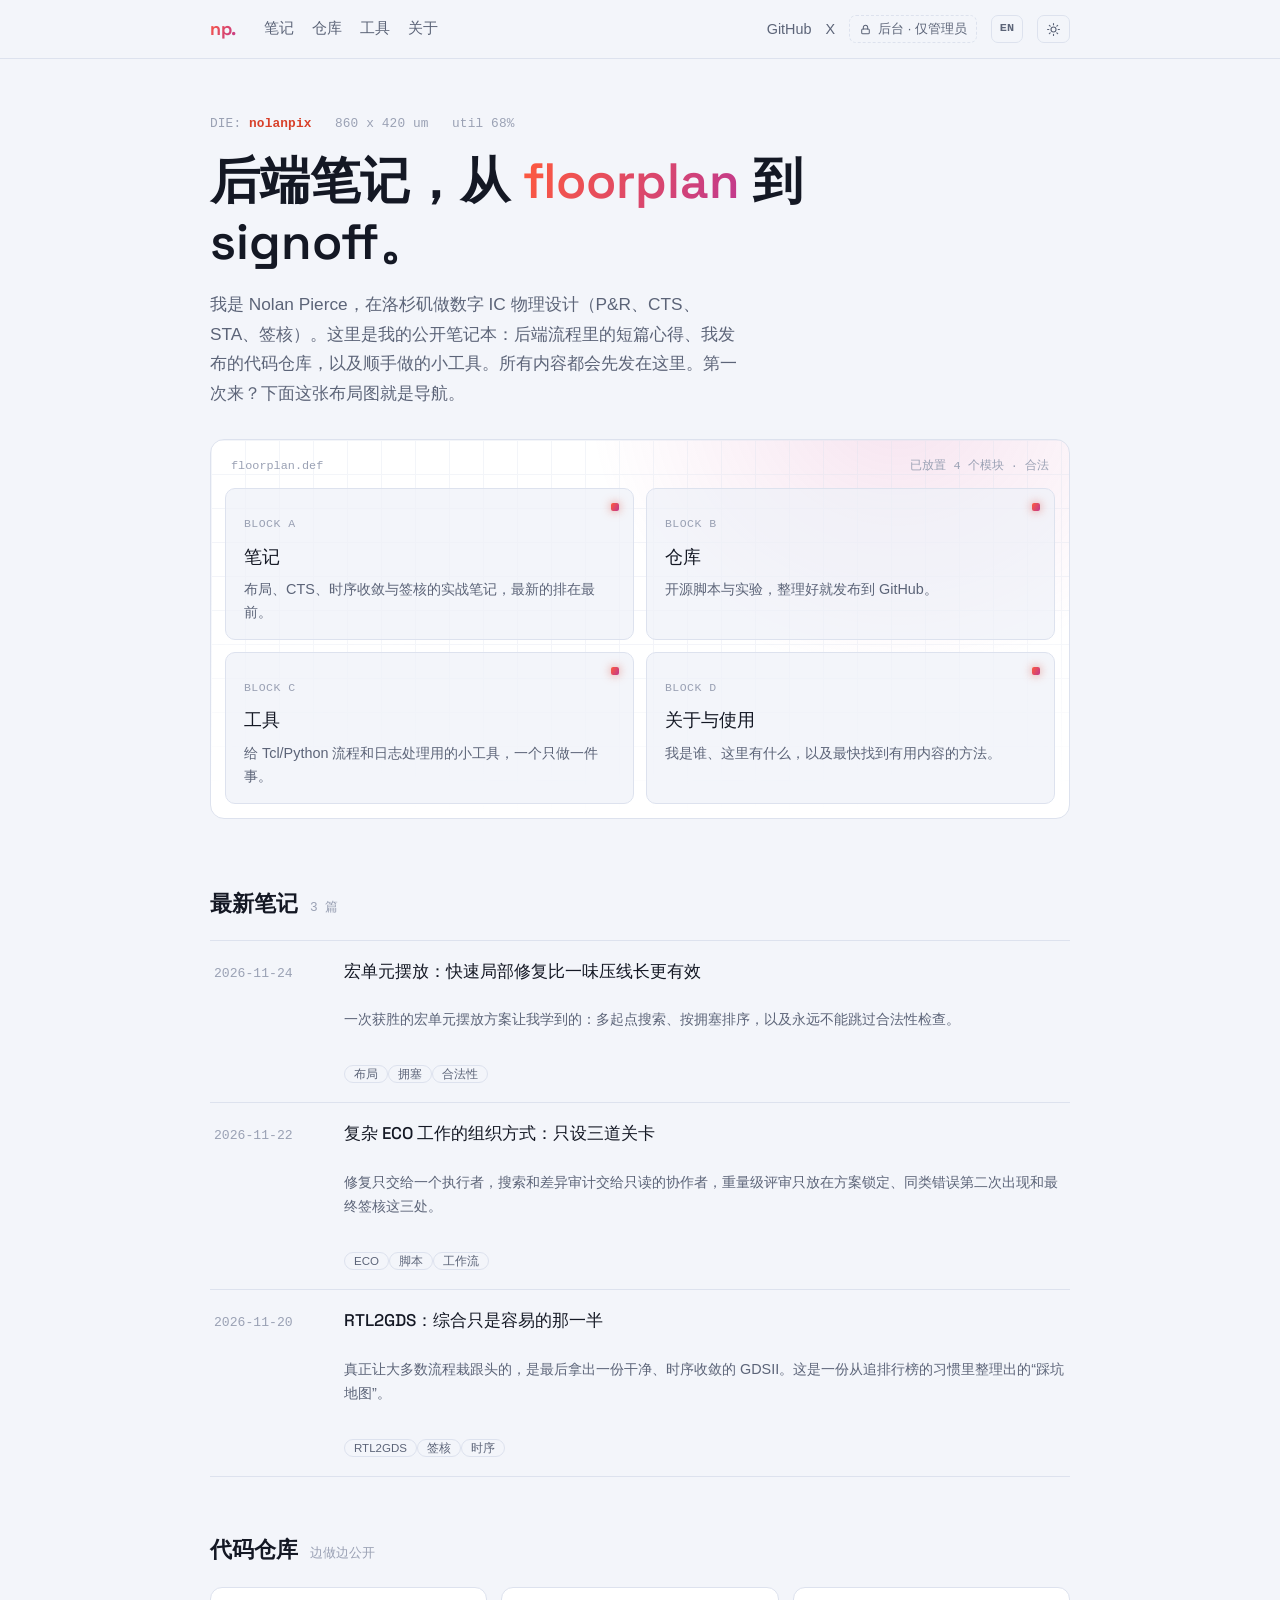
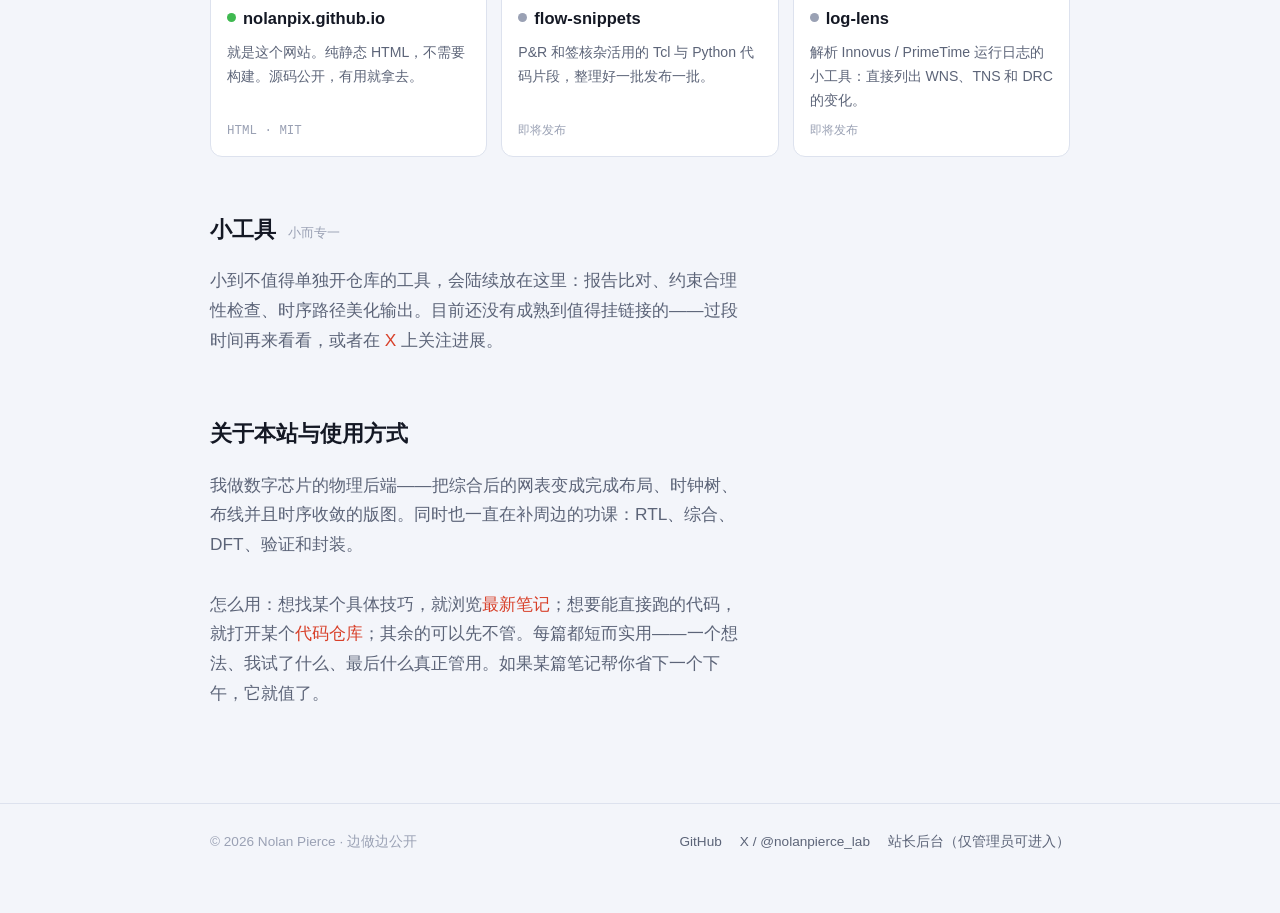
==== commit 307900f1: "feat(admin): owner-only entry on the site and bilingual, themeable admin pages The home page and eve" ====
--- a/index.html
+++ b/index.html
@@ -29,6 +29,7 @@
     <div class="right">
       <a href="https://github.com/nolanpix" rel="me">GitHub</a>
       <a href="https://x.com/nolanpierce_lab" rel="me">X</a>
+      <a class="adm-entry" href="https://nolanpix-counter.song66666.workers.dev/admin" rel="nofollow" title="站长后台：仅管理员可进入" aria-label="站长后台：仅管理员可进入" data-aria-en="Owner dashboard: admins only"><svg viewBox="0 0 24 24" aria-hidden="true"><rect x="5" y="11" width="14" height="9" rx="2"/><path d="M8 11V8a4 4 0 0 1 8 0v3"/></svg><span class="lbl"><span lang="zh-CN">后台 · 仅管理员</span><span lang="en">Admin · owner only</span></span></a>
       <button class="pref" type="button" data-pref="lang"><span lang="zh-CN">EN</span><span lang="en">中文</span></button>
       <button class="pref" type="button" data-pref="theme"><svg class="i-moon" viewBox="0 0 24 24" aria-hidden="true"><path d="M20 14.5A8.5 8.5 0 0 1 9.5 4 8.5 8.5 0 1 0 20 14.5z"/></svg><svg class="i-sun" viewBox="0 0 24 24" aria-hidden="true"><circle cx="12" cy="12" r="4"/><path d="M12 2.5v2M12 19.5v2M2.5 12h2M19.5 12h2M5.3 5.3l1.4 1.4M17.3 17.3l1.4 1.4M5.3 18.7l1.4-1.4M17.3 6.7l1.4-1.4"/></svg></button>
     </div>
@@ -185,6 +186,7 @@
     <span class="sep"></span>
     <a href="https://github.com/nolanpix">GitHub</a>
     <a href="https://x.com/nolanpierce_lab">X / @nolanpierce_lab</a>
+    <a href="https://nolanpix-counter.song66666.workers.dev/admin" rel="nofollow"><span lang="zh-CN">站长后台（仅管理员可进入）</span><span lang="en">Owner dashboard (admins only)</span></a>
   </div>
 </footer>
 
--- a/assets/style.css
+++ b/assets/style.css
@@ -334,3 +334,15 @@
 :root:lang(zh) h1.title { line-height: 1.22; max-width: 12em; }
 :root:lang(zh) .post h1 { line-height: 1.32; }
 :root:lang(zh) em { font-style: normal; font-weight: 600; }
+
+/* ---- owner-only dashboard entry (top bar + footer) ---- */
+.topbar .right a.adm-entry {
+  display: inline-flex; align-items: center; gap: 6px; height: 28px; padding: 0 9px;
+  border: 1px dashed var(--line); border-radius: 7px; color: var(--muted); font-size: 0.8rem; white-space: nowrap;
+}
+.topbar .right a.adm-entry:hover { color: var(--fg); border-color: var(--faint); }
+.adm-entry svg { width: 13px; height: 13px; flex: none; fill: none; stroke: currentColor; stroke-width: 1.9; stroke-linecap: round; stroke-linejoin: round; }
+@media (max-width: 760px) {
+  .topbar .right a.adm-entry { padding: 0 8px; }
+  .adm-entry .lbl { display: none; }
+}
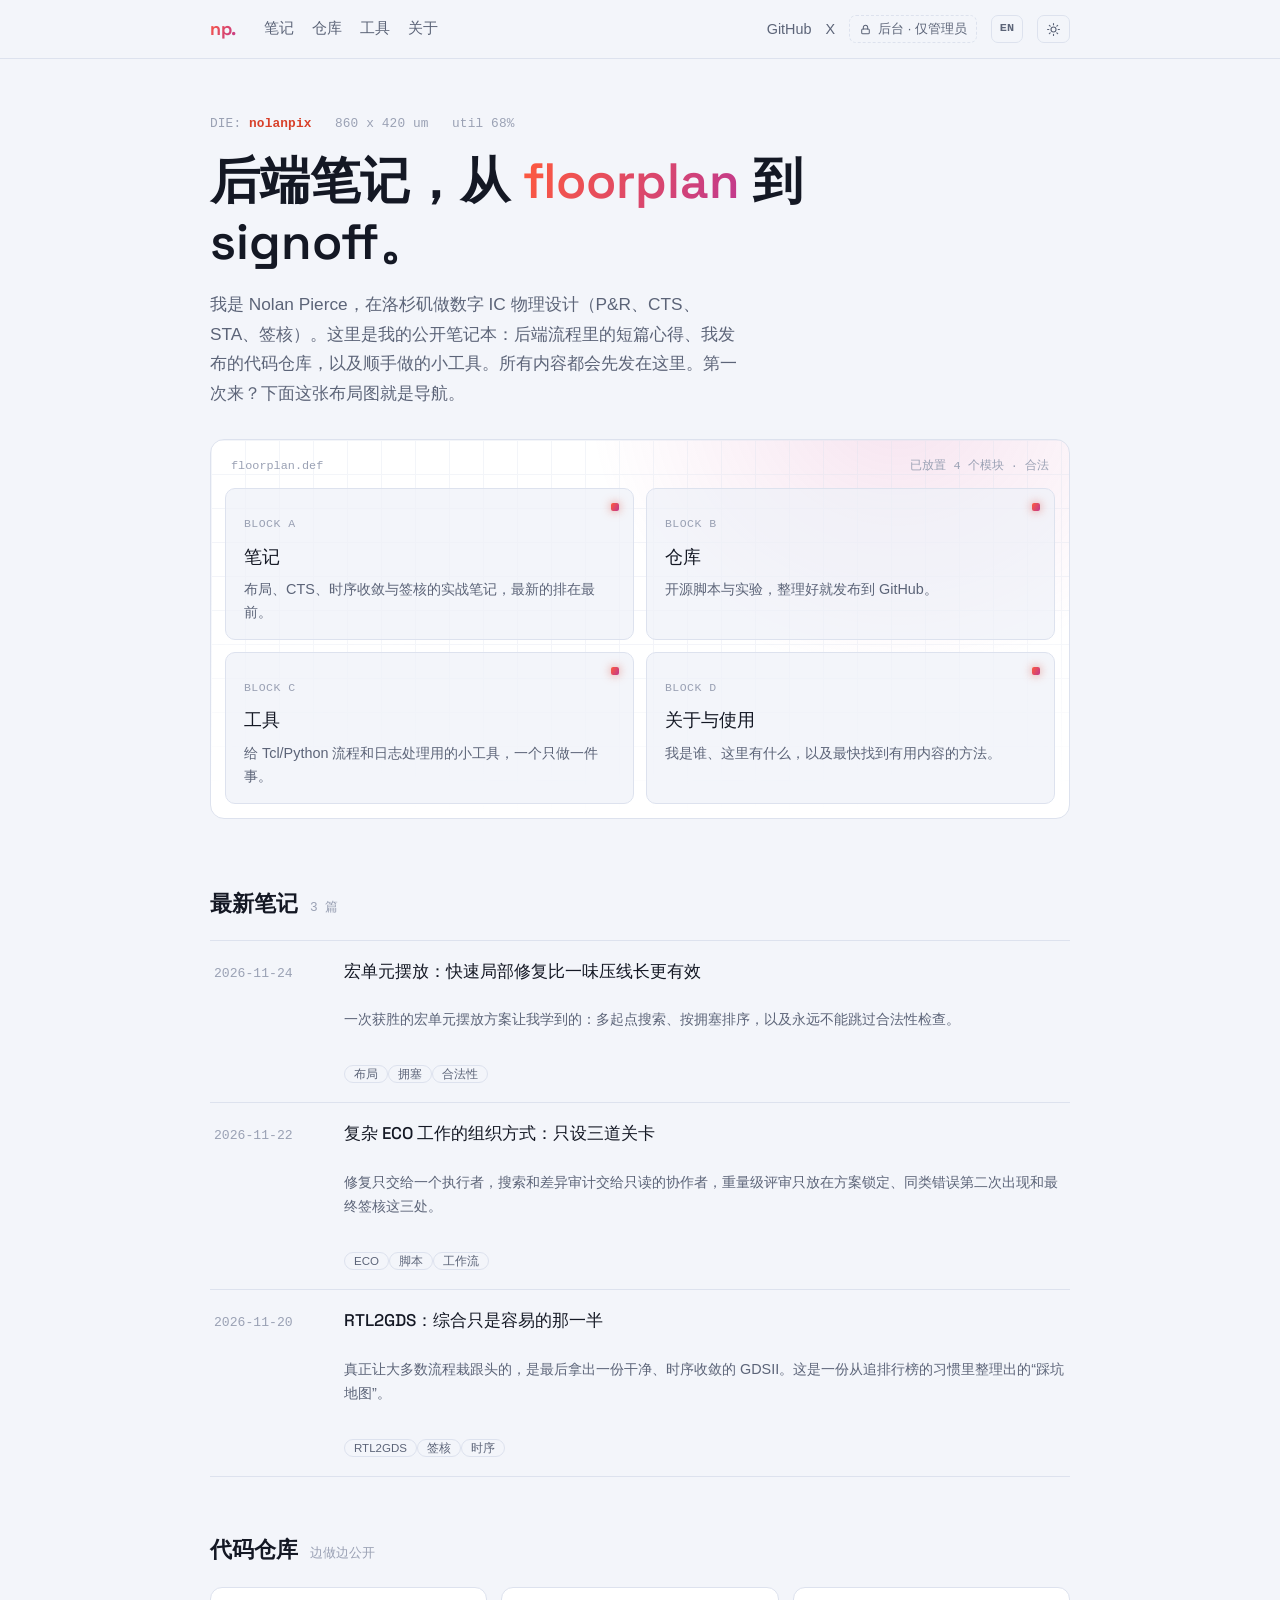
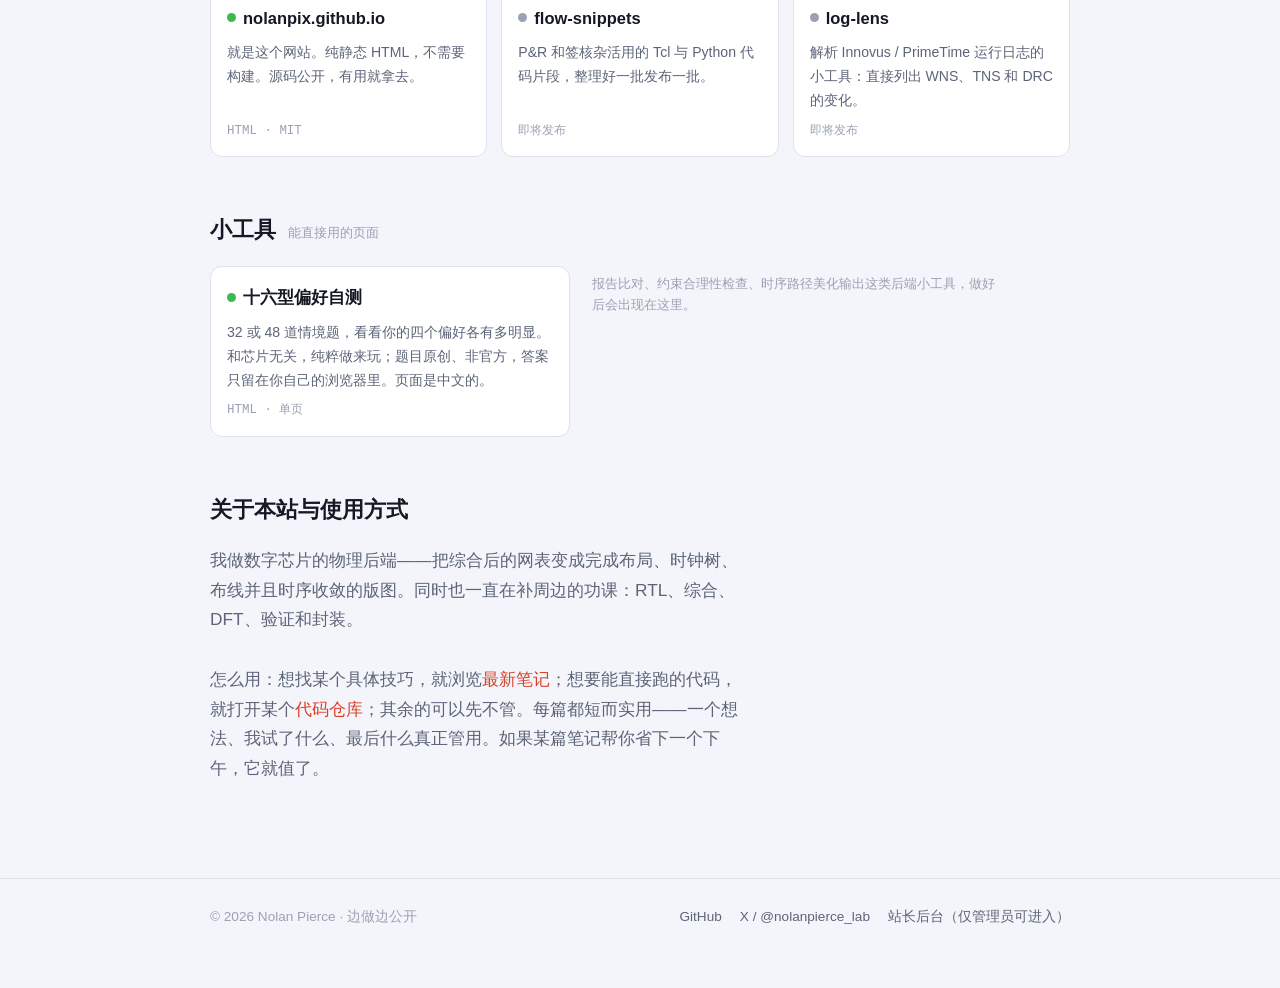
==== commit 2a4ba57e: "feat(site,admin): slim share meters, short page names, and port the 16-type test under /mbti/ Breakd" ====
--- a/index.html
+++ b/index.html
@@ -145,16 +145,17 @@
   </section>
 
   <section class="band" id="tools">
-    <div class="band-head"><h2><span lang="zh-CN">小工具</span><span lang="en">Tools</span></h2><span class="count mono"><span lang="zh-CN">小而专一</span><span lang="en">tiny &amp; single-purpose</span></span></div>
-    <p class="lede" style="margin-bottom:6px" lang="zh-CN">
-      小到不值得单独开仓库的工具，会陆续放在这里：报告比对、约束合理性检查、时序路径美化输出。目前还没有成熟到值得挂链接的——过段时间再来看看，或者在 <a href="https://x.com/nolanpierce_lab">X</a> 上关注进展。
-    </p>
-    <p class="lede" style="margin-bottom:6px" lang="en">
-      Little utilities too small for a repo of their own live here as they appear:
-      report diffs, constraint sanity checks, a timing-path pretty-printer. Nothing yet
-      is polished enough to link &mdash; check back, or follow along on
-      <a href="https://x.com/nolanpierce_lab">X</a>.
-    </p>
+    <div class="band-head"><h2><span lang="zh-CN">小工具</span><span lang="en">Tools</span></h2><span class="count mono"><span lang="zh-CN">能直接用的页面</span><span lang="en">ready to use</span></span></div>
+    <div class="tools">
+      <a class="tool" href="mbti/">
+        <span class="r-name"><span class="dot"></span><span lang="zh-CN">十六型偏好自测</span><span lang="en">16-type preference self-test</span></span>
+        <p lang="zh-CN">32 或 48 道情境题，看看你的四个偏好各有多明显。和芯片无关，纯粹做来玩；题目原创、非官方，答案只留在你自己的浏览器里。页面是中文的。</p>
+        <p lang="en">32 or 48 situational questions, then a look at how pronounced each of your four preferences is. Nothing to do with chips; original, unofficial questions, and answers stay in your own browser. The test itself is in Chinese.</p>
+        <span class="r-foot mono">HTML &middot; <span lang="zh-CN">单页</span><span lang="en">single page</span></span>
+      </a>
+      <p class="tool-soon mono" lang="zh-CN">报告比对、约束合理性检查、时序路径美化输出这类后端小工具，做好后会出现在这里。</p>
+      <p class="tool-soon mono" lang="en">Back-end utilities &mdash; report diffs, constraint sanity checks, a timing-path pretty-printer &mdash; will appear here as they're ready.</p>
+    </div>
   </section>
 
   <section class="band" id="about">
--- a/assets/style.css
+++ b/assets/style.css
@@ -233,6 +233,19 @@
 .repo p { margin: 0; color: var(--muted); font-size: 0.88rem; flex: 1; }
 .repo .r-foot { color: var(--faint); font-size: 0.78rem; }
 
+/* ---- tools ---- */
+.tools { display: grid; grid-template-columns: minmax(0, 360px) minmax(0, 1fr); gap: 14px 22px; align-items: start; }
+.tool {
+  border: 1px solid var(--line); border-radius: 12px; background: var(--panel);
+  padding: 16px 16px 14px; display: flex; flex-direction: column; gap: 8px;
+}
+.tool:hover { border-color: color-mix(in srgb, var(--accent) 60%, var(--line)); background: color-mix(in srgb, var(--panel-2) 95%, transparent); }
+.tool .r-name { font-weight: 600; display: flex; align-items: center; gap: 7px; }
+.tool .r-name .dot { width: 9px; height: 9px; border-radius: 50%; background: #3fb950; }
+.tool p { margin: 0; color: var(--muted); font-size: 0.88rem; flex: 1; }
+.tool .r-foot { color: var(--faint); font-size: 0.78rem; }
+.tool-soon { margin: 8px 0 0; color: var(--faint); font-size: 0.82rem; line-height: 1.6; max-width: 52ch; }
+
 /* ---- footer ---- */
 footer.site {
   margin-top: 56px; border-top: 1px solid var(--line);
@@ -281,6 +294,7 @@
   .navlinks { display: none; }
   .die { grid-template-columns: 1fr; }
   .repos { grid-template-columns: 1fr; }
+  .tools { grid-template-columns: 1fr; }
   .note-row { grid-template-columns: 1fr; gap: 4px; }
   .note-row .n-sum, .note-row .n-tags { grid-column: 1; }
 }
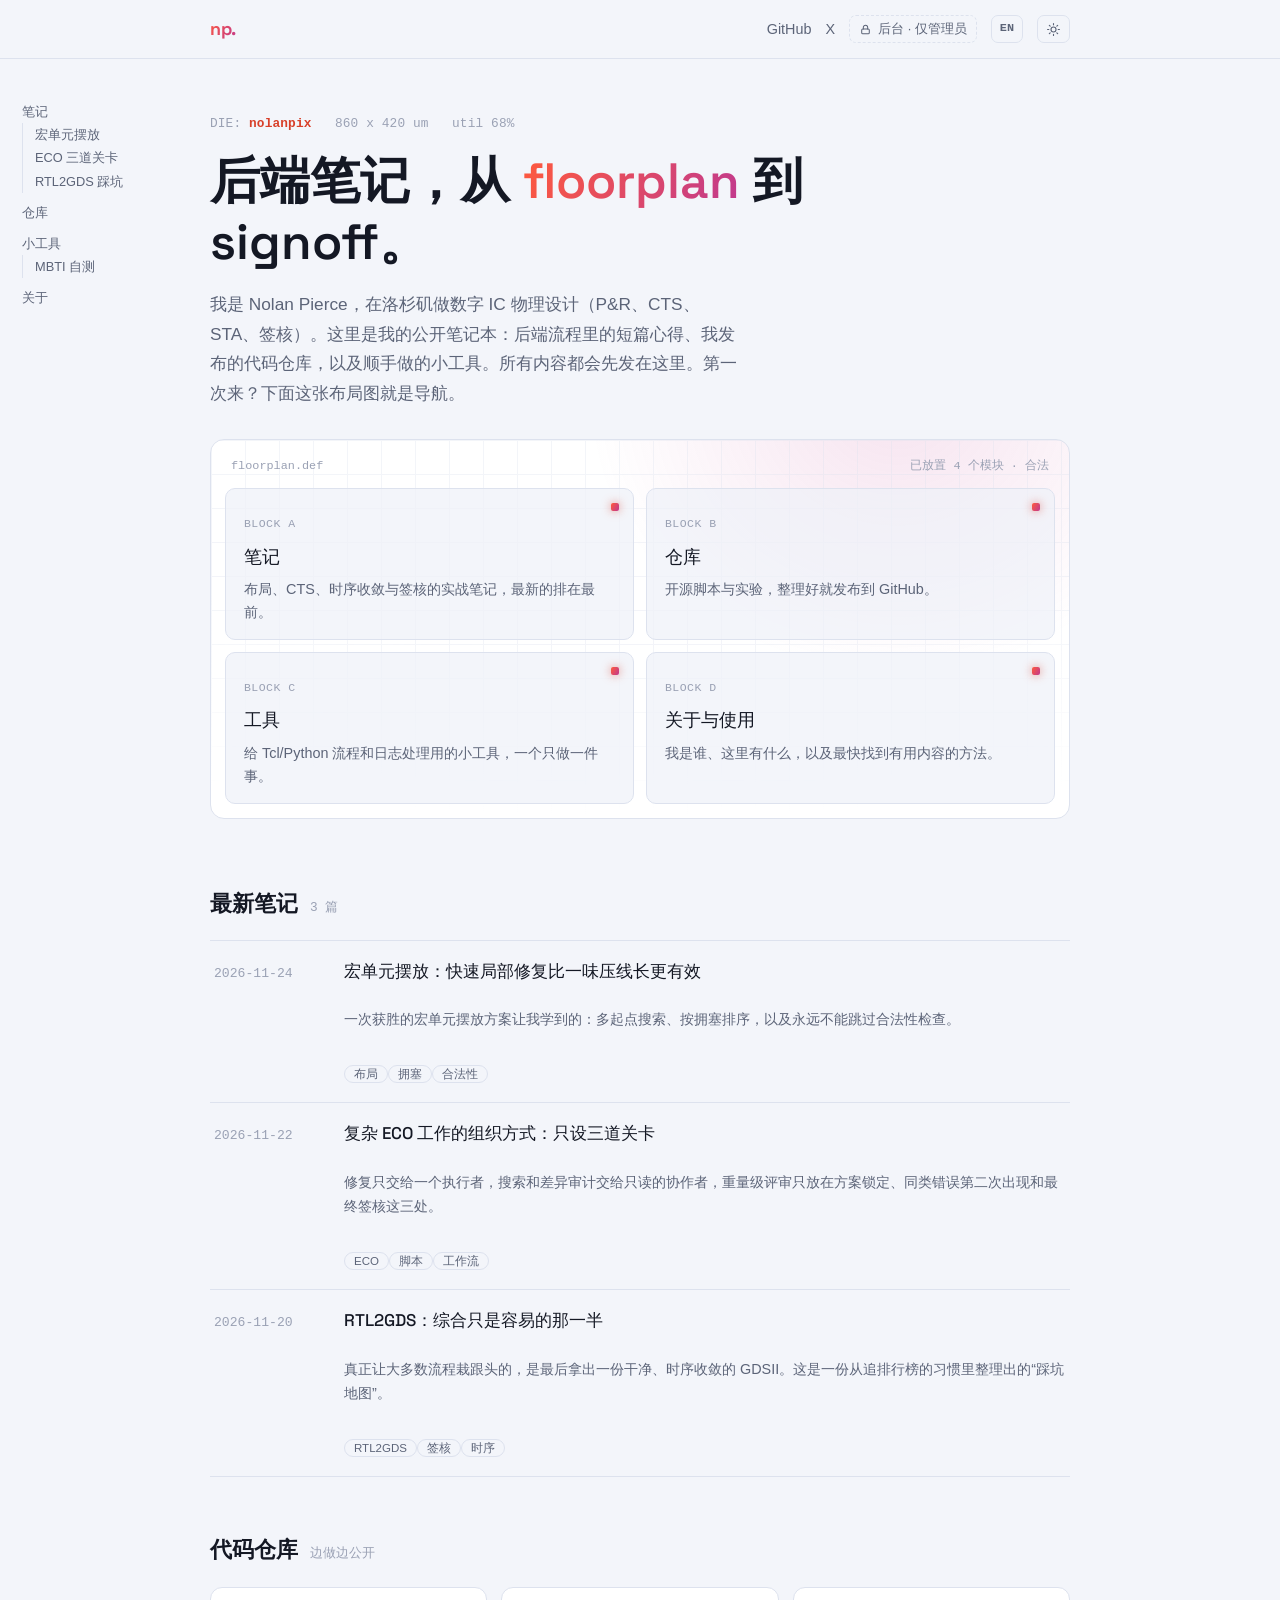
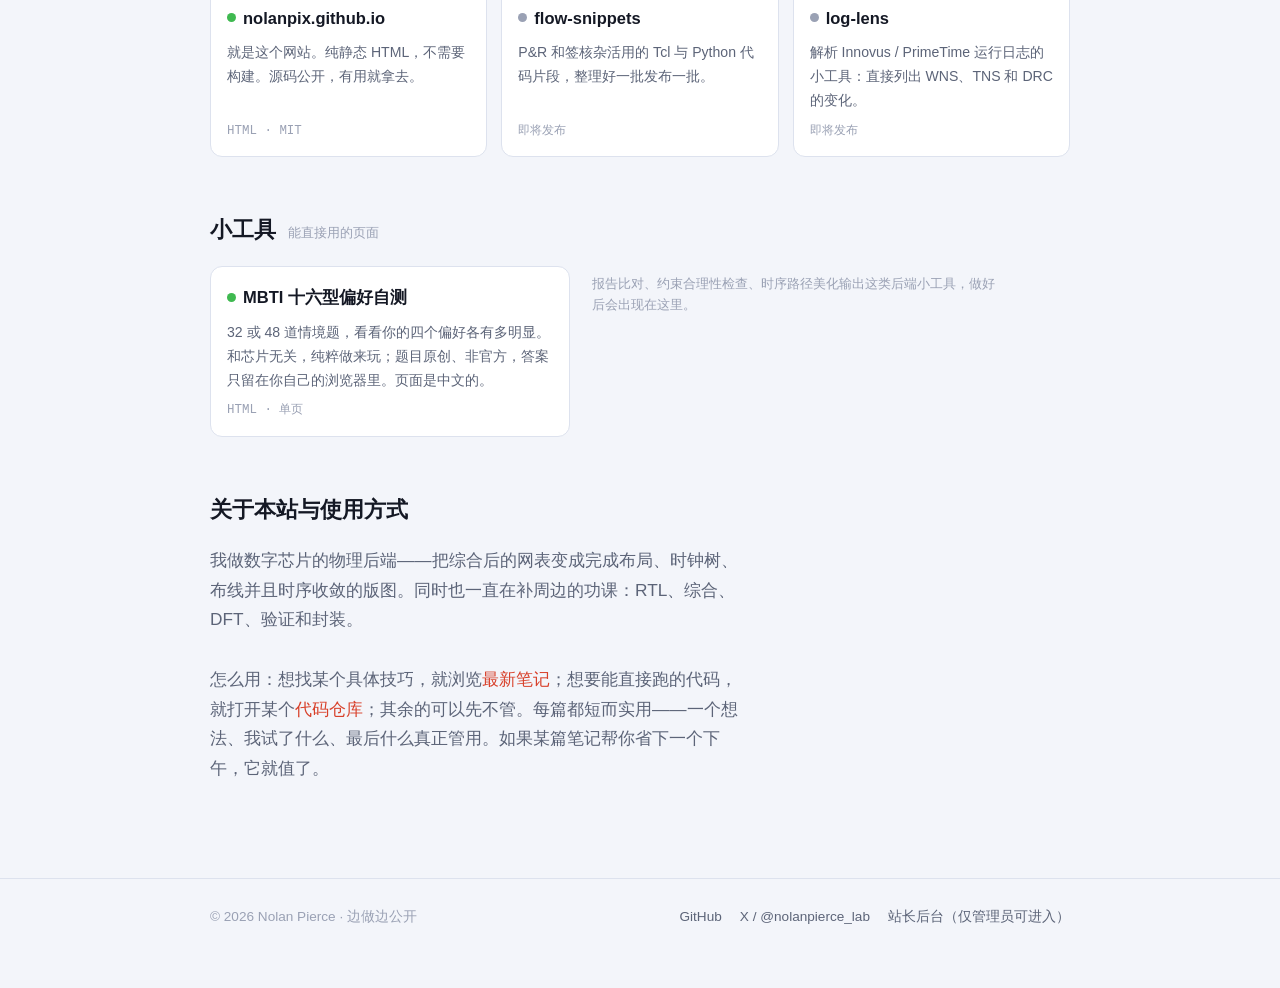
==== commit 1c708f6e: "feat(site,mbti): quiet contents rail, MBTI in the tool's name, 404 page - Contents rail in the left " ====
--- a/index.html
+++ b/index.html
@@ -36,6 +36,27 @@
   </div>
 </header>
 
+<!-- rail:start (generated by tools/gen_notes.py) -->
+<nav class="rail" aria-label="全站目录" data-aria-en="Site contents">
+  <ul>
+    <li><a href="#notes"><span lang="zh-CN">笔记</span><span lang="en">Notes</span></a>
+      <ul>
+        <li><a href="notes/macro-placement-fast-repair.html"><span lang="zh-CN">宏单元摆放</span><span lang="en">Macro placement</span></a></li>
+        <li><a href="notes/structuring-eco-work.html"><span lang="zh-CN">ECO 三道关卡</span><span lang="en">ECO gates</span></a></li>
+        <li><a href="notes/rtl2gds-timing-closed.html"><span lang="zh-CN">RTL2GDS 踩坑</span><span lang="en">RTL2GDS pitfalls</span></a></li>
+      </ul>
+    </li>
+    <li><a href="#repos"><span lang="zh-CN">仓库</span><span lang="en">Repos</span></a></li>
+    <li><a href="#tools"><span lang="zh-CN">小工具</span><span lang="en">Tools</span></a>
+      <ul>
+        <li><a href="mbti/"><span lang="zh-CN">MBTI 自测</span><span lang="en">MBTI test</span></a></li>
+      </ul>
+    </li>
+    <li><a href="#about"><span lang="zh-CN">关于</span><span lang="en">About</span></a></li>
+  </ul>
+</nav>
+<!-- rail:end -->
+
 <main class="wrap">
 
   <section class="hero">
@@ -148,7 +169,7 @@
     <div class="band-head"><h2><span lang="zh-CN">小工具</span><span lang="en">Tools</span></h2><span class="count mono"><span lang="zh-CN">能直接用的页面</span><span lang="en">ready to use</span></span></div>
     <div class="tools">
       <a class="tool" href="mbti/">
-        <span class="r-name"><span class="dot"></span><span lang="zh-CN">十六型偏好自测</span><span lang="en">16-type preference self-test</span></span>
+        <span class="r-name"><span class="dot"></span><span lang="zh-CN">MBTI 十六型偏好自测</span><span lang="en">MBTI 16-type preference self-test</span></span>
         <p lang="zh-CN">32 或 48 道情境题，看看你的四个偏好各有多明显。和芯片无关，纯粹做来玩；题目原创、非官方，答案只留在你自己的浏览器里。页面是中文的。</p>
         <p lang="en">32 or 48 situational questions, then a look at how pronounced each of your four preferences is. Nothing to do with chips; original, unofficial questions, and answers stay in your own browser. The test itself is in Chinese.</p>
         <span class="r-foot mono">HTML &middot; <span lang="zh-CN">单页</span><span lang="en">single page</span></span>
--- a/assets/style.css
+++ b/assets/style.css
@@ -191,7 +191,7 @@
 }
 
 /* ---- sections ---- */
-section.band { padding: 46px 0 8px; }
+section.band { padding: 46px 0 8px; scroll-margin-top: 58px; } /* anchor jumps land below the sticky top bar */
 .band-head {
   display: flex; align-items: baseline; gap: 12px; margin: 0 0 18px;
 }
@@ -360,3 +360,24 @@
   .topbar .right a.adm-entry { padding: 0 8px; }
   .adm-entry .lbl { display: none; }
 }
+
+/* ---- contents rail (written by tools/gen_notes.py): the whole site, readable at a glance, in the
+   left margin of wide screens. Kept quiet on purpose: no box, no icons, small muted type; only the
+   page being read is marked. It replaces the top-bar section links where it shows. ---- */
+.rail { display: none; }
+@media (min-width: 1280px) {
+  .navlinks { display: none; }
+  .rail {
+    display: block; position: fixed; z-index: 5;
+    top: 100px; left: max(16px, calc(50% - var(--maxw) / 2 - 188px)); width: 152px;
+    max-height: calc(100vh - 170px); overflow-y: auto;
+    font-size: 0.8rem; line-height: 1.5;
+  }
+}
+.rail ul { list-style: none; margin: 0; padding: 0; }
+.rail > ul > li + li { margin-top: 8px; }
+.rail a { display: block; padding: 2px 0; color: var(--muted); }
+.rail a:hover { color: var(--fg); }
+.rail li li a { padding-left: 12px; border-left: 1px solid var(--line); }
+.rail a[aria-current="page"] { color: var(--fg); border-left-color: var(--accent); }
+@media print { .rail { display: none; } }
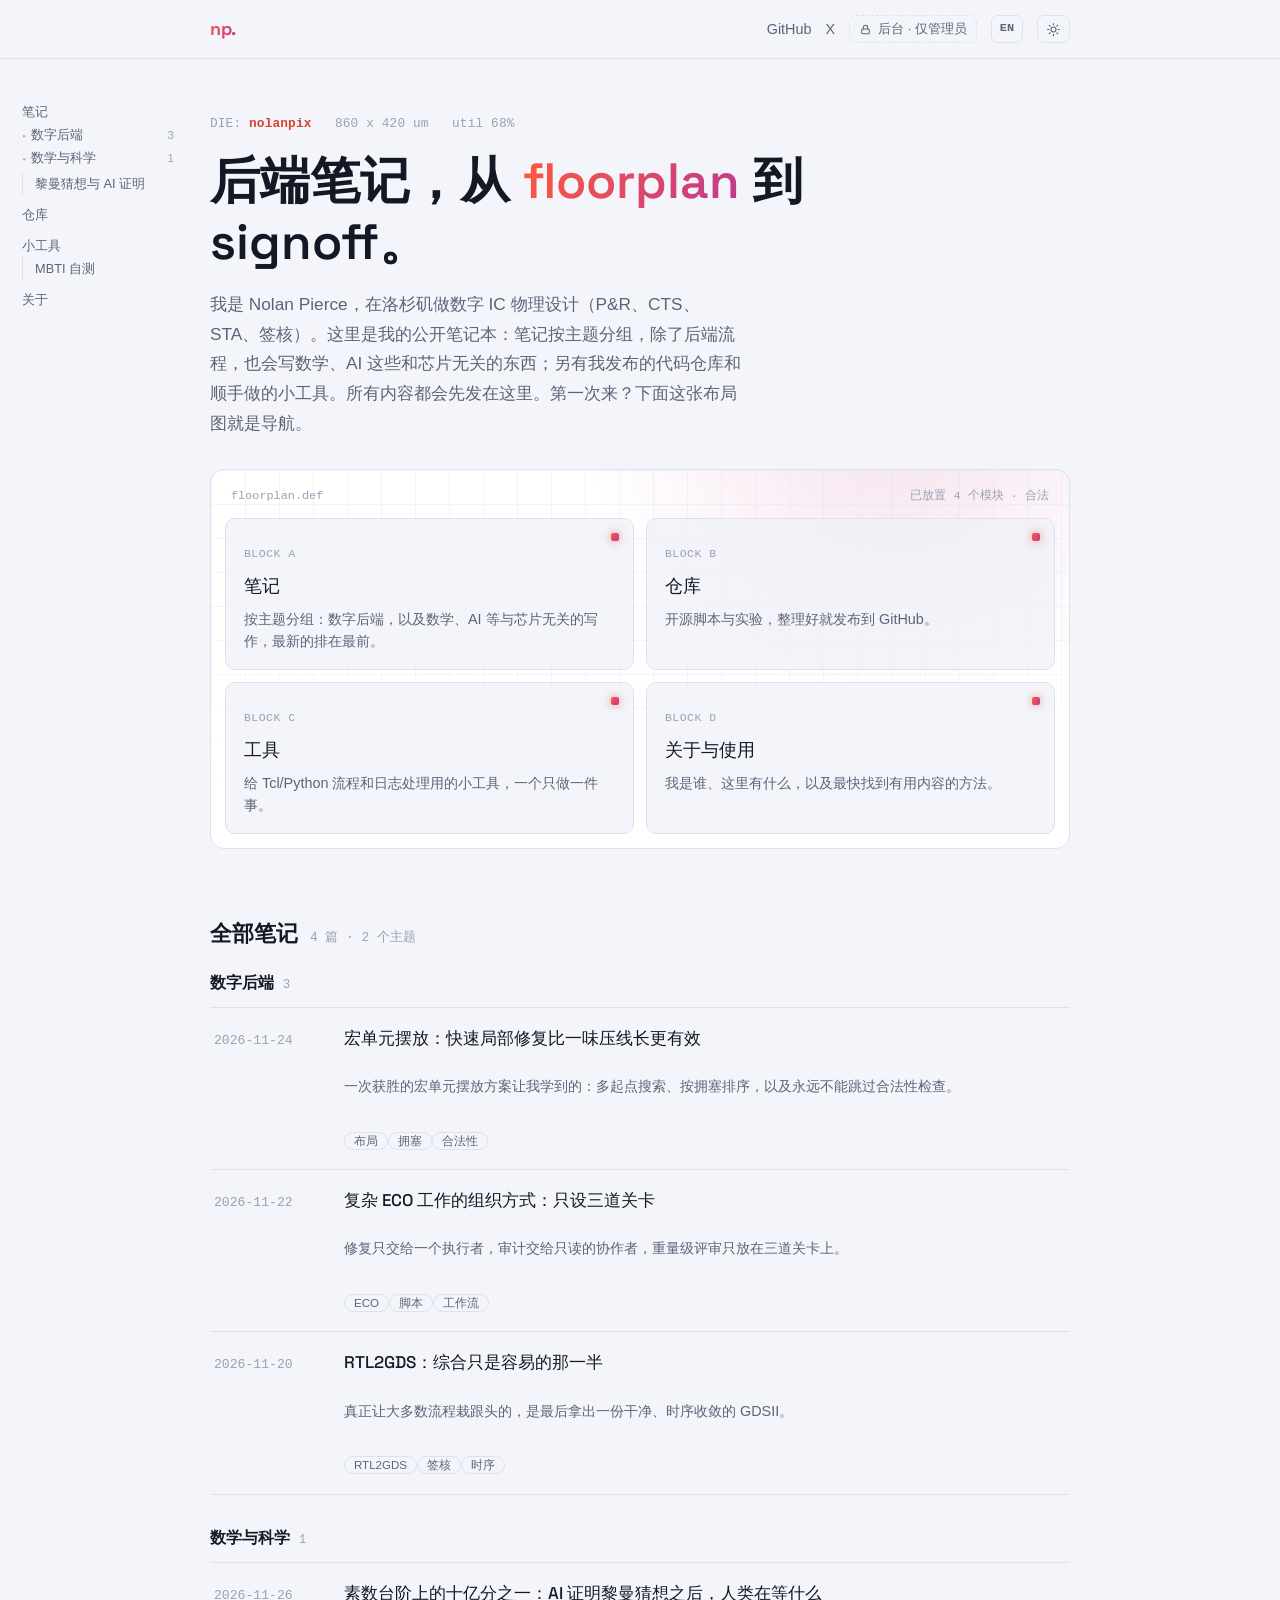
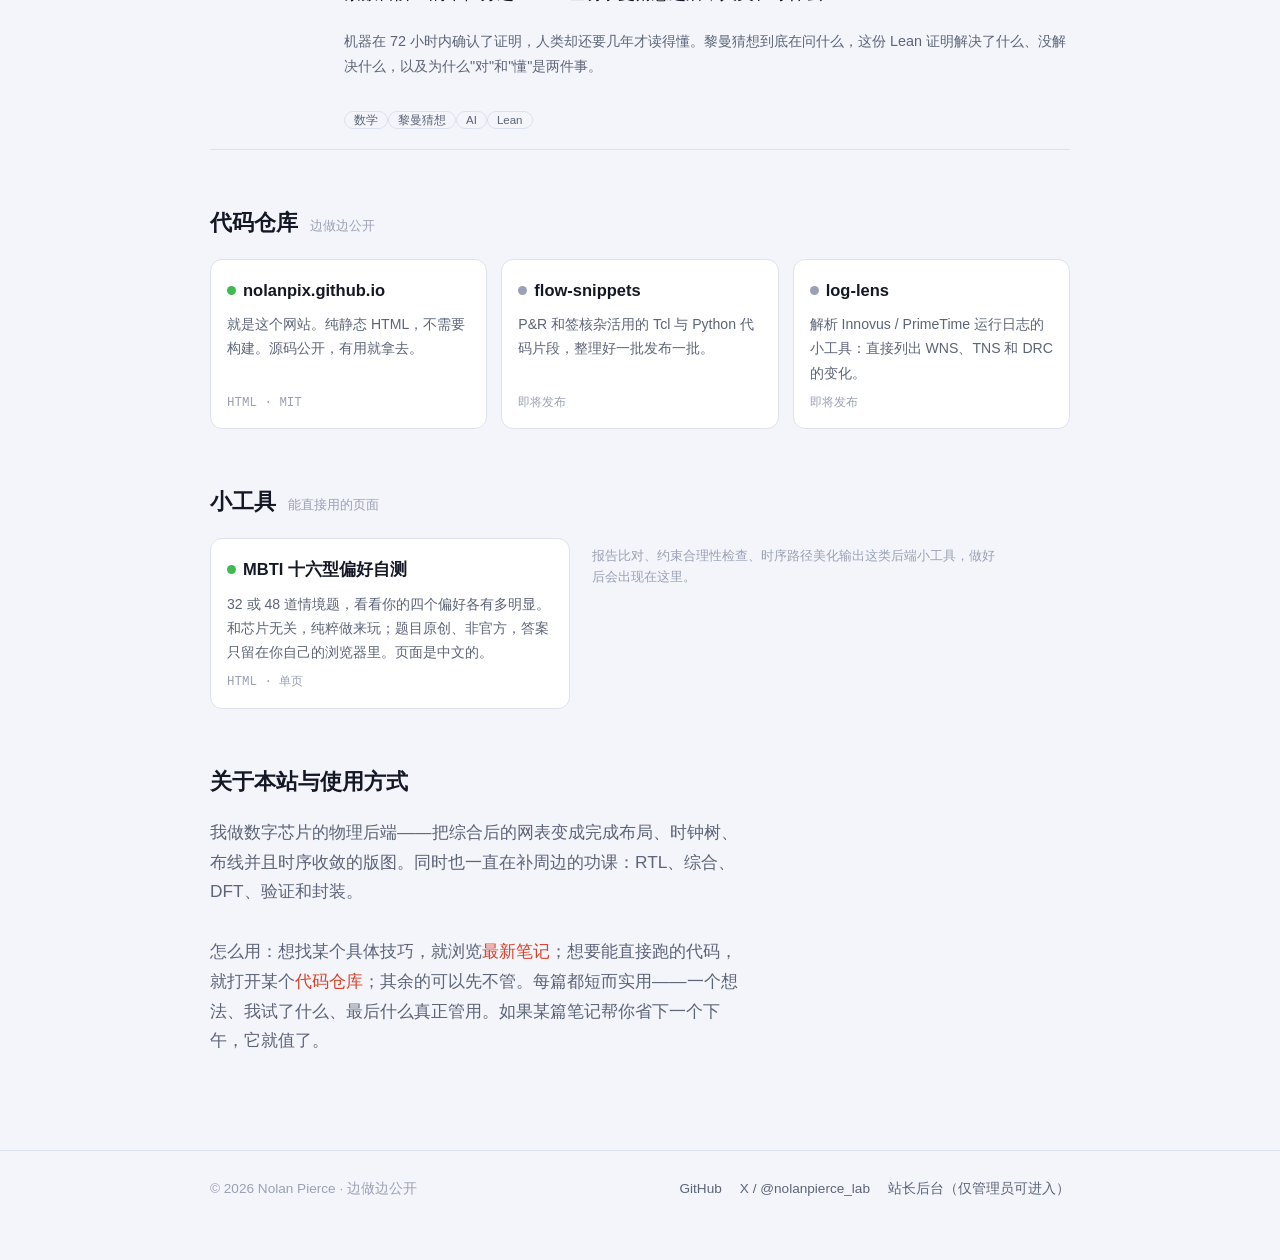
==== commit a69a9a19: "feat(site): group notes by topic and publish the Riemann article - Add a math & science topic next t" ====
--- a/index.html
+++ b/index.html
@@ -4,9 +4,9 @@
 <meta charset="utf-8">
 <meta name="viewport" content="width=device-width, initial-scale=1">
 <title>Nolan Pierce - 后端笔记，从 floorplan 到 signoff</title>
-<meta name="description" content="Nolan Pierce，洛杉矶的数字 IC 物理设计工程师。这里有布局布线、时钟树和时序签核的笔记，以及他公开做的小工具。">
+<meta name="description" content="Nolan Pierce，洛杉矶的数字 IC 物理设计工程师。笔记按主题分组：数字后端（布局布线、时钟树、时序签核），以及数学、AI 等与芯片无关的写作，还有公开做的小工具。">
 <meta property="og:title" content="Nolan Pierce - 后端笔记，从 floorplan 到 signoff">
-<meta property="og:description" content="布局布线、时钟树与时序签核的实战笔记，以及边做边公开的代码仓库和小工具。">
+<meta property="og:description" content="数字后端的实战笔记，以及数学、AI 等与芯片无关的写作；按主题分组，边做边公开。">
 <meta property="og:type" content="website">
 <link rel="icon" href="data:image/svg+xml,%3Csvg xmlns='http://www.w3.org/2000/svg' viewBox='0 0 64 64'%3E%3Cdefs%3E%3ClinearGradient id='g' x1='0' y1='0' x2='1' y2='1'%3E%3Cstop offset='0' stop-color='%23ff5a3c'/%3E%3Cstop offset='1' stop-color='%23c0398f'/%3E%3C/linearGradient%3E%3C/defs%3E%3Crect width='64' height='64' rx='14' fill='url(%23g)'/%3E%3Ctext x='32' y='44' font-family='Space Grotesk,Arial,sans-serif' font-size='34' font-weight='700' text-anchor='middle' fill='%23fff'%3Enp.%3C/text%3E%3C/svg%3E">
 <link rel="preconnect" href="https://fonts.googleapis.com">
@@ -41,9 +41,8 @@
   <ul>
     <li><a href="#notes"><span lang="zh-CN">笔记</span><span lang="en">Notes</span></a>
       <ul>
-        <li><a href="notes/macro-placement-fast-repair.html"><span lang="zh-CN">宏单元摆放</span><span lang="en">Macro placement</span></a></li>
-        <li><a href="notes/structuring-eco-work.html"><span lang="zh-CN">ECO 三道关卡</span><span lang="en">ECO gates</span></a></li>
-        <li><a href="notes/rtl2gds-timing-closed.html"><span lang="zh-CN">RTL2GDS 踩坑</span><span lang="en">RTL2GDS pitfalls</span></a></li>
+        <li><details class="rail-cat"><summary><span lang="zh-CN">数字后端</span><span lang="en">Digital backend</span><span class="n">3</span></summary><ul><li><a href="notes/macro-placement-fast-repair.html"><span lang="zh-CN">宏单元摆放</span><span lang="en">Macro placement</span></a></li><li><a href="notes/structuring-eco-work.html"><span lang="zh-CN">ECO 三道关卡</span><span lang="en">ECO gates</span></a></li><li><a href="notes/rtl2gds-timing-closed.html"><span lang="zh-CN">RTL2GDS 踩坑</span><span lang="en">RTL2GDS pitfalls</span></a></li></ul></details></li>
+        <li><details class="rail-cat" open><summary><span lang="zh-CN">数学与科学</span><span lang="en">Math &amp; science</span><span class="n">1</span></summary><ul><li><a href="notes/riemann-hypothesis-ai-proof.html"><span lang="zh-CN">黎曼猜想与 AI 证明</span><span lang="en">Riemann &amp; AI proof</span></a></li></ul></details></li>
       </ul>
     </li>
     <li><a href="#repos"><span lang="zh-CN">仓库</span><span lang="en">Repos</span></a></li>
@@ -63,12 +62,13 @@
     <p class="eyebrow mono">DIE: <b>nolanpix</b> &nbsp; 860 x 420 um &nbsp; util 68%</p>
     <h1 class="title"><span lang="zh-CN">后端笔记，从 <span class="grad">floorplan</span> 到 signoff。</span><span lang="en">Backend notes, from <span class="grad">floorplan</span> to signoff.</span></h1>
     <p class="lede" lang="zh-CN">
-      我是 Nolan Pierce，在洛杉矶做数字 IC 物理设计（P&amp;R、CTS、STA、签核）。这里是我的公开笔记本：后端流程里的短篇心得、我发布的代码仓库，以及顺手做的小工具。所有内容都会先发在这里。第一次来？下面这张布局图就是导航。
+      我是 Nolan Pierce，在洛杉矶做数字 IC 物理设计（P&amp;R、CTS、STA、签核）。这里是我的公开笔记本：笔记按主题分组，除了后端流程，也会写数学、AI 这些和芯片无关的东西；另有我发布的代码仓库和顺手做的小工具。所有内容都会先发在这里。第一次来？下面这张布局图就是导航。
     </p>
     <p class="lede" lang="en">
       I'm Nolan Pierce, a digital IC physical design engineer in Los Angeles
-      (P&amp;R, CTS, STA, signoff). This is my open notebook: short write-ups from the
-      back-end flow, the repos I publish, and small tools I build. Everything lands here
+      (P&amp;R, CTS, STA, signoff). This is my open notebook. Notes are grouped by topic:
+      the back-end flow, plus math and AI writing that has nothing to do with chips.
+      There are also the repos I publish and small tools I build. Everything lands here
       first. New here? The floorplan below is the map.
     </p>
 
@@ -81,8 +81,8 @@
           <span class="pin"></span>
           <span class="tag mono">BLOCK A</span>
           <h3><span lang="zh-CN">笔记</span><span lang="en">Notes</span></h3>
-          <p lang="zh-CN">布局、CTS、时序收敛与签核的实战笔记，最新的排在最前。</p>
-          <p lang="en">Write-ups on placement, CTS, timing closure and signoff. Newest first.</p>
+          <p lang="zh-CN">按主题分组：数字后端，以及数学、AI 等与芯片无关的写作，最新的排在最前。</p>
+          <p lang="en">Grouped by topic: digital back end, plus math, AI and other writing beyond chips. Newest first.</p>
         </a>
         <a class="block" href="#repos">
           <span class="pin"></span>
@@ -110,32 +110,46 @@
   </section>
 
   <section class="band" id="notes">
-    <div class="band-head">
-      <h2><span lang="zh-CN">最新笔记</span><span lang="en">Latest notes</span></h2>
-      <span class="count mono"><span lang="zh-CN">3 篇</span><span lang="en">3 posts</span></span>
-    </div>
+<!-- notes:start (generated by tools/gen_notes.py) -->
+  <div class="band-head">
+    <h2><span lang="zh-CN">全部笔记</span><span lang="en">All notes</span></h2>
+    <span class="count mono"><span lang="zh-CN">4 篇 &middot; 2 个主题</span><span lang="en">4 posts &middot; 2 topics</span></span>
+  </div>
+  <div class="note-group" id="cat-backend">
+    <h3 class="note-cat"><span lang="zh-CN">数字后端</span><span lang="en">Digital backend</span><span class="n mono">3</span></h3>
     <div class="notes">
       <a class="note-row" href="notes/macro-placement-fast-repair.html">
         <time class="mono" datetime="2026-11-24">2026-11-24</time>
         <span class="n-title"><span lang="zh-CN">宏单元摆放：快速局部修复比一味压线长更有效</span><span lang="en">Macro placement: fast local repair beats raw wirelength</span></span>
-        <span class="n-sum"><span lang="zh-CN">一次获胜的宏单元摆放方案让我学到的：多起点搜索、按拥塞排序，以及永远不能跳过合法性检查。</span><span lang="en">What a winning macro-placement run taught me about multi-start search, congestion-aware ranking, and never skipping legality checks.</span></span>
+        <span class="n-sum"><span lang="zh-CN">一次获胜的宏单元摆放方案让我学到的：多起点搜索、按拥塞排序，以及永远不能跳过合法性检查。</span><span lang="en">What a winning macro-placement run taught me about multi-start search, congestion-aware ranking, and never skipping legality.</span></span>
         <span class="n-tags"><span lang="zh-CN"><span class="chip">布局</span><span class="chip">拥塞</span><span class="chip">合法性</span></span><span lang="en"><span class="chip">placement</span><span class="chip">congestion</span><span class="chip">legality</span></span></span>
       </a>
-
       <a class="note-row" href="notes/structuring-eco-work.html">
         <time class="mono" datetime="2026-11-22">2026-11-22</time>
         <span class="n-title"><span lang="zh-CN">复杂 ECO 工作的组织方式：只设三道关卡</span><span lang="en">Structuring complex ECO work around three gates</span></span>
-        <span class="n-sum"><span lang="zh-CN">修复只交给一个执行者，搜索和差异审计交给只读的协作者，重量级评审只放在方案锁定、同类错误第二次出现和最终签核这三处。</span><span lang="en">One driver on the fixes, read-only workers for search and diff audits, and heavy review only at plan-lock, the second repeated error, and final signoff.</span></span>
+        <span class="n-sum"><span lang="zh-CN">修复只交给一个执行者，审计交给只读的协作者，重量级评审只放在三道关卡上。</span><span lang="en">One driver on the fixes, read-only workers for audits, and heavy review at only three gates.</span></span>
         <span class="n-tags"><span lang="zh-CN"><span class="chip">ECO</span><span class="chip">脚本</span><span class="chip">工作流</span></span><span lang="en"><span class="chip">ECO</span><span class="chip">scripting</span><span class="chip">workflow</span></span></span>
       </a>
-
       <a class="note-row" href="notes/rtl2gds-timing-closed.html">
         <time class="mono" datetime="2026-11-20">2026-11-20</time>
         <span class="n-title"><span lang="zh-CN">RTL2GDS：综合只是容易的那一半</span><span lang="en">RTL2GDS: synthesis is the easy half</span></span>
-        <span class="n-sum"><span lang="zh-CN">真正让大多数流程栽跟头的，是最后拿出一份干净、时序收敛的 GDSII。这是一份从追排行榜的习惯里整理出的“踩坑地图”。</span><span lang="en">Getting a clean, timing-closed GDSII out the far side is where most flows fall apart. A field guide to where they break, from a leaderboard-watching habit.</span></span>
+        <span class="n-sum"><span lang="zh-CN">真正让大多数流程栽跟头的，是最后拿出一份干净、时序收敛的 GDSII。</span><span lang="en">Getting a clean, timing-closed GDSII out the far side is where most flows fall apart.</span></span>
         <span class="n-tags"><span lang="zh-CN"><span class="chip">RTL2GDS</span><span class="chip">签核</span><span class="chip">时序</span></span><span lang="en"><span class="chip">RTL2GDS</span><span class="chip">signoff</span><span class="chip">timing</span></span></span>
       </a>
     </div>
+  </div>
+  <div class="note-group" id="cat-math">
+    <h3 class="note-cat"><span lang="zh-CN">数学与科学</span><span lang="en">Math &amp; science</span><span class="n mono">1</span></h3>
+    <div class="notes">
+      <a class="note-row" href="notes/riemann-hypothesis-ai-proof.html">
+        <time class="mono" datetime="2026-11-26">2026-11-26</time>
+        <span class="n-title"><span lang="zh-CN">素数台阶上的十亿分之一：AI 证明黎曼猜想之后，人类在等什么</span><span lang="en">One in a Billion, on the Staircase of Primes: After an AI Proved the Riemann Hypothesis, What Is Humanity Waiting For?</span></span>
+        <span class="n-sum"><span lang="zh-CN">机器在 72 小时内确认了证明，人类却还要几年才读得懂。黎曼猜想到底在问什么，这份 Lean 证明解决了什么、没解决什么，以及为什么&quot;对&quot;和&quot;懂&quot;是两件事。</span><span lang="en">A machine confirmed the proof in 72 hours; humans are still years from understanding it. What the Riemann Hypothesis asks, what the Lean proof does and does not settle, and why &quot;correct&quot; and &quot;understood&quot; are different things.</span></span>
+        <span class="n-tags"><span lang="zh-CN"><span class="chip">数学</span><span class="chip">黎曼猜想</span><span class="chip">AI</span><span class="chip">Lean</span></span><span lang="en"><span class="chip">math</span><span class="chip">Riemann</span><span class="chip">AI</span><span class="chip">Lean</span></span></span>
+      </a>
+    </div>
+  </div>
+<!-- notes:end -->
   </section>
 
   <section class="band" id="repos">
--- a/assets/style.css
+++ b/assets/style.css
@@ -202,6 +202,14 @@
 .band-head .count { color: var(--faint); font-size: 0.8rem; }
 
 /* ---- note list ---- */
+.note-group { scroll-margin-top: 58px; }
+.note-group + .note-group { margin-top: 30px; }
+.note-cat {
+  display: flex; align-items: baseline; gap: 9px; margin: 0 0 10px;
+  font-family: "Space Grotesk", var(--cjk), ui-sans-serif, sans-serif;
+  font-weight: 600; font-size: 0.98rem; letter-spacing: 0.01em;
+}
+.note-cat .n { color: var(--faint); font-size: 0.75rem; font-weight: 400; }
 .notes { border-top: 1px solid var(--line); }
 .note-row {
   display: grid; grid-template-columns: 112px 1fr; gap: 18px;
@@ -260,6 +268,8 @@
 article.post { padding: 40px 0 10px; }
 .post .back { color: var(--muted); font-size: 0.88rem; }
 .post .p-meta { color: var(--faint); font-size: 0.82rem; margin: 22px 0 10px; }
+.post .p-meta a { color: var(--muted); }
+.post .p-meta a:hover { color: var(--accent); }
 .post h1 {
   font-family: "Space Grotesk", var(--cjk), ui-sans-serif, sans-serif;
   font-weight: 600; font-size: clamp(1.7rem, 4vw, 2.4rem); line-height: 1.12;
@@ -271,8 +281,24 @@
   font-family: "Space Grotesk", var(--cjk), ui-sans-serif, sans-serif;
   font-weight: 600; font-size: 1.3rem; margin: 34px 0 10px; letter-spacing: -0.01em;
 }
+.post .p-body h3 {
+  font-family: "Space Grotesk", var(--cjk), ui-sans-serif, sans-serif;
+  font-weight: 600; font-size: 1.06rem; margin: 24px 0 8px;
+}
 .post .p-body p { margin: 0 0 16px; }
-.post .p-body ul { margin: 0 0 16px; padding-left: 22px; }
+.post .p-body strong { color: var(--fg); font-weight: 600; }
+.post .p-body ul, .post .p-body ol { margin: 0 0 16px; padding-left: 22px; }
+.post .p-body hr { border: 0; border-top: 1px solid var(--line); margin: 30px 0; }
+.post .p-body .table-wrap { margin: 8px 0 20px; overflow-x: auto; }
+.post .p-body table {
+  width: 100%; border-collapse: collapse;
+  font-size: 0.92rem; font-variant-numeric: tabular-nums;
+}
+.post .p-body th, .post .p-body td {
+  padding: 8px 10px; border-bottom: 1px solid var(--line); text-align: left;
+}
+.post .p-body th { color: var(--fg); font-weight: 600; }
+.post .p-body td { color: var(--muted); }
 .post .p-body li { margin: 6px 0; }
 .post .p-body code {
   font-family: ui-monospace, "JetBrains Mono", Menlo, monospace;
@@ -297,6 +323,9 @@
   .tools { grid-template-columns: 1fr; }
   .note-row { grid-template-columns: 1fr; gap: 4px; }
   .note-row .n-sum, .note-row .n-tags { grid-column: 1; }
+  /* Narrow screens: scroll a table instead of crushing four columns into 340px. */
+  .post .p-body table { min-width: 520px; }
+  .post .p-body th, .post .p-body td { white-space: nowrap; }
 }
 
 :focus-visible { outline: 2px solid var(--accent); outline-offset: 3px; border-radius: 4px; }
@@ -380,4 +409,16 @@
 .rail a:hover { color: var(--fg); }
 .rail li li a { padding-left: 12px; border-left: 1px solid var(--line); }
 .rail a[aria-current="page"] { color: var(--fg); border-left-color: var(--accent); }
+/* Topics fold with native <details>, so a long list stays two levels deep until opened. */
+.rail details { margin: 0; }
+.rail summary {
+  display: flex; align-items: baseline; gap: 5px; cursor: pointer;
+  padding: 2px 0; color: var(--muted); list-style: none;
+}
+.rail summary::-webkit-details-marker { display: none; }
+.rail summary::before { content: "\25B8"; font-size: 0.7em; color: var(--faint); }
+.rail details[open] > summary::before { content: "\25BE"; }
+.rail summary:hover { color: var(--fg); }
+.rail summary .n { margin-left: auto; color: var(--faint); font-size: 0.72rem; }
+.rail details > ul { margin-top: 2px; }
 @media print { .rail { display: none; } }
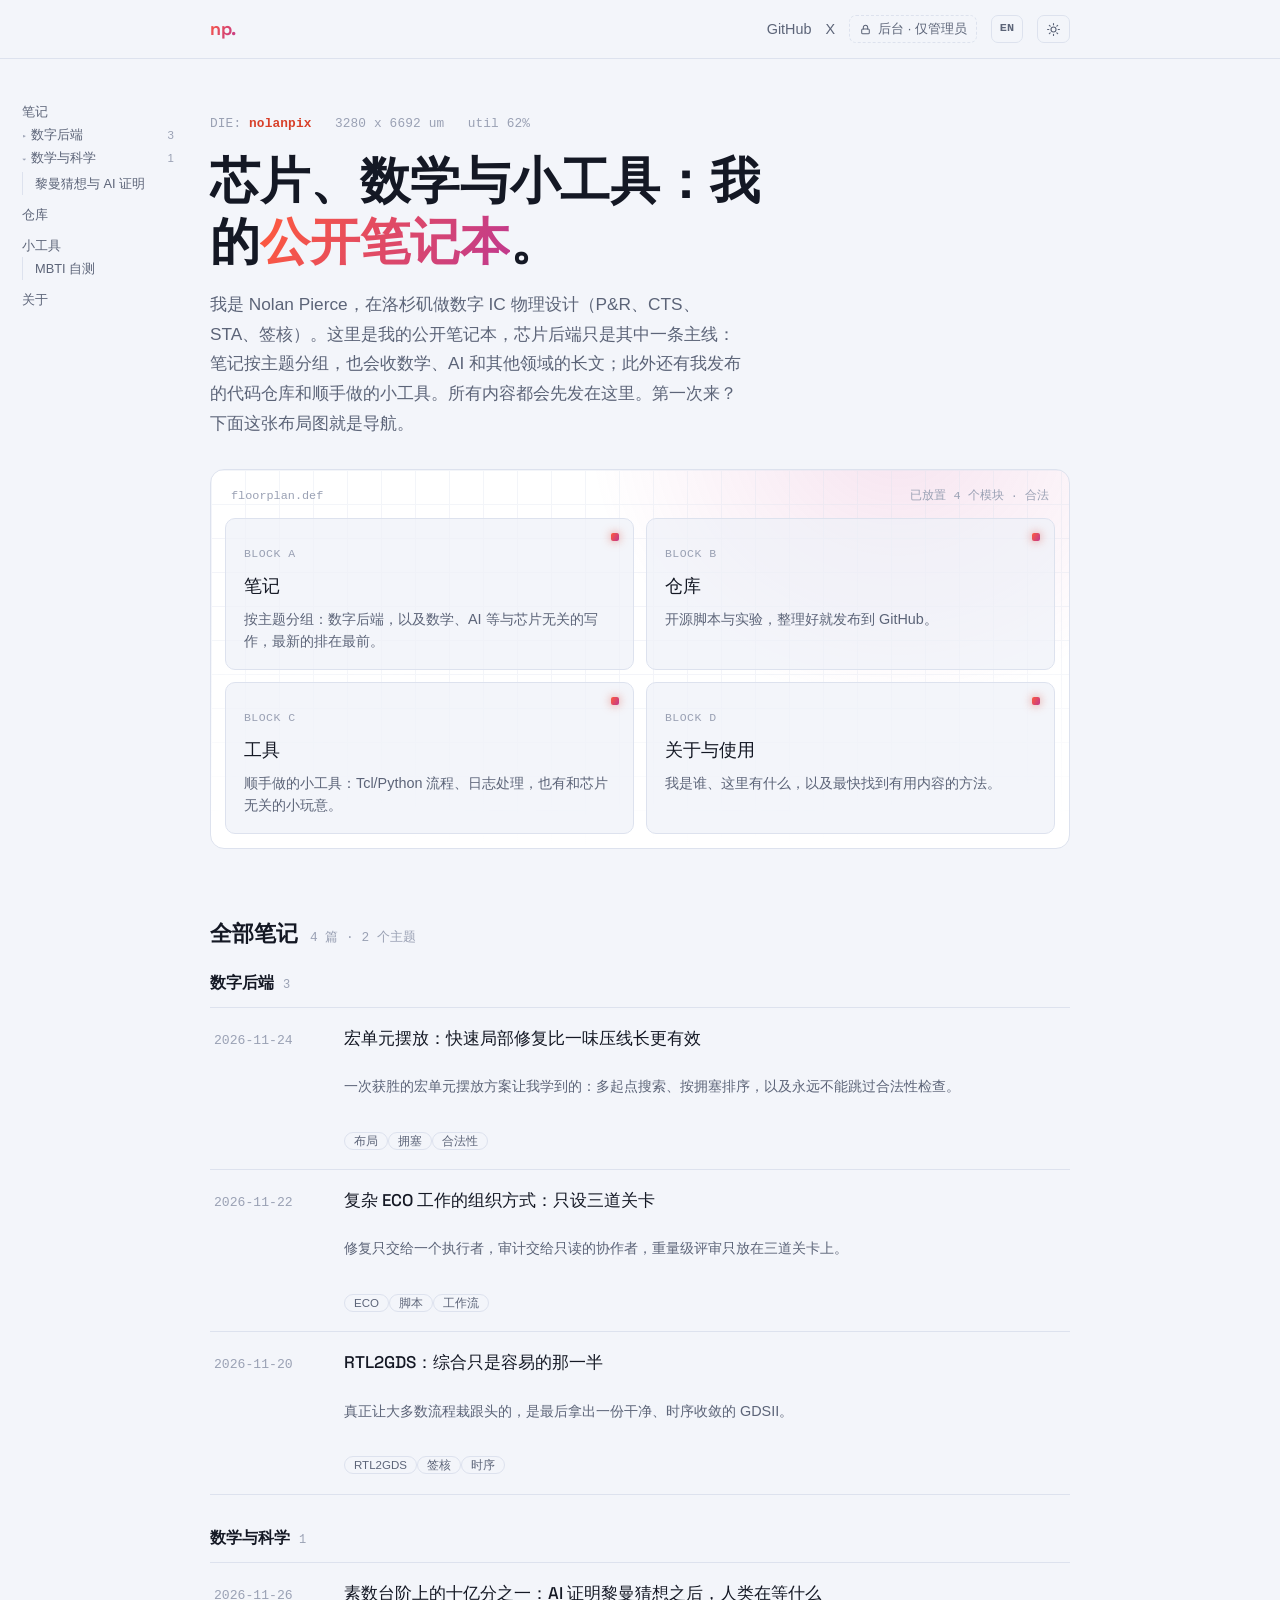
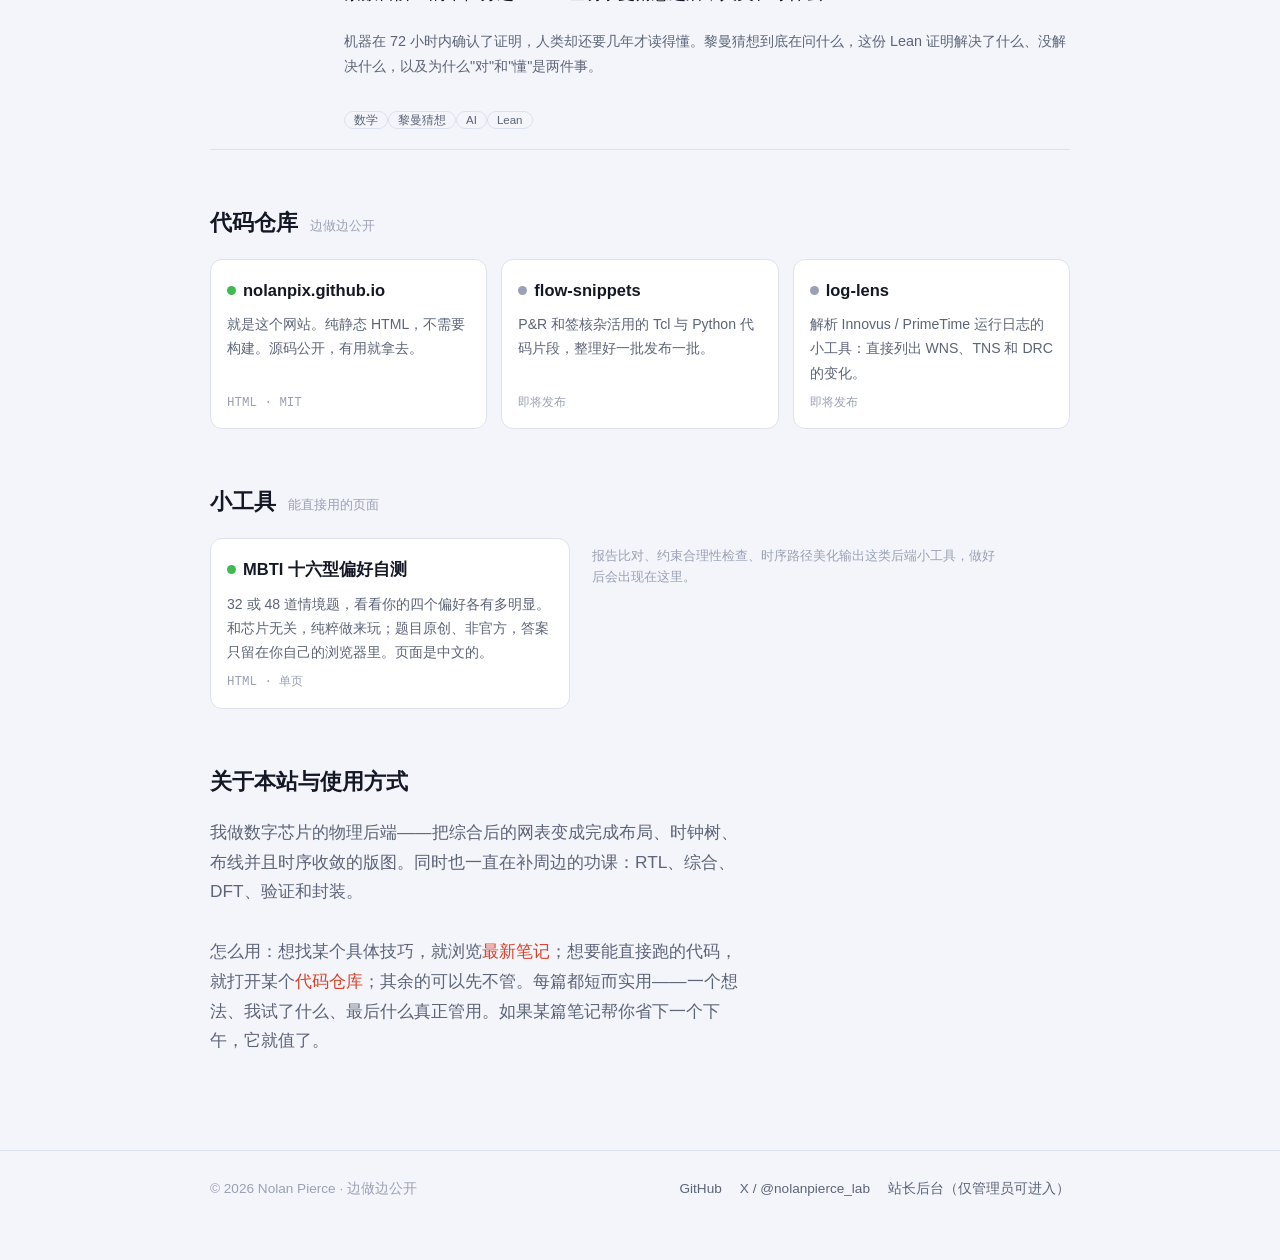
==== commit 9aadafd9: "feat(site): broaden hero copy beyond backend notes and update DIE stats The homepage still described" ====
--- a/index.html
+++ b/index.html
@@ -1,12 +1,12 @@
 <!doctype html>
-<html lang="zh-CN" data-lang="zh" data-title-en="Nolan Pierce - Backend notes from floorplan to signoff">
+<html lang="zh-CN" data-lang="zh" data-title-en="Nolan Pierce - Silicon, math, and small tools">
 <head>
 <meta charset="utf-8">
 <meta name="viewport" content="width=device-width, initial-scale=1">
-<title>Nolan Pierce - 后端笔记，从 floorplan 到 signoff</title>
-<meta name="description" content="Nolan Pierce，洛杉矶的数字 IC 物理设计工程师。笔记按主题分组：数字后端（布局布线、时钟树、时序签核），以及数学、AI 等与芯片无关的写作，还有公开做的小工具。">
-<meta property="og:title" content="Nolan Pierce - 后端笔记，从 floorplan 到 signoff">
-<meta property="og:description" content="数字后端的实战笔记，以及数学、AI 等与芯片无关的写作；按主题分组，边做边公开。">
+<title>Nolan Pierce - 芯片、数学与小工具</title>
+<meta name="description" content="Nolan Pierce，洛杉矶的数字 IC 物理设计工程师。公开笔记本按主题分组：数字后端、数学与科学等领域的长文，以及我发布的代码和顺手做的小工具。">
+<meta property="og:title" content="Nolan Pierce - 芯片、数学与小工具">
+<meta property="og:description" content="数字后端的实战笔记，数学、AI 及其他领域的写作，还有公开的代码仓库和小工具；按主题分组，边做边公开。">
 <meta property="og:type" content="website">
 <link rel="icon" href="data:image/svg+xml,%3Csvg xmlns='http://www.w3.org/2000/svg' viewBox='0 0 64 64'%3E%3Cdefs%3E%3ClinearGradient id='g' x1='0' y1='0' x2='1' y2='1'%3E%3Cstop offset='0' stop-color='%23ff5a3c'/%3E%3Cstop offset='1' stop-color='%23c0398f'/%3E%3C/linearGradient%3E%3C/defs%3E%3Crect width='64' height='64' rx='14' fill='url(%23g)'/%3E%3Ctext x='32' y='44' font-family='Space Grotesk,Arial,sans-serif' font-size='34' font-weight='700' text-anchor='middle' fill='%23fff'%3Enp.%3C/text%3E%3C/svg%3E">
 <link rel="preconnect" href="https://fonts.googleapis.com">
@@ -59,17 +59,17 @@
 <main class="wrap">
 
   <section class="hero">
-    <p class="eyebrow mono">DIE: <b>nolanpix</b> &nbsp; 860 x 420 um &nbsp; util 68%</p>
-    <h1 class="title"><span lang="zh-CN">后端笔记，从 <span class="grad">floorplan</span> 到 signoff。</span><span lang="en">Backend notes, from <span class="grad">floorplan</span> to signoff.</span></h1>
+    <p class="eyebrow mono">DIE: <b>nolanpix</b> &nbsp; 3280 x 6692 um &nbsp; util 62%</p>
+    <h1 class="title"><span lang="zh-CN">芯片、数学与小工具：我的<span class="grad">公开笔记本</span>。</span><span lang="en">Silicon, math, and small tools: my <span class="grad">open notebook</span>.</span></h1>
     <p class="lede" lang="zh-CN">
-      我是 Nolan Pierce，在洛杉矶做数字 IC 物理设计（P&amp;R、CTS、STA、签核）。这里是我的公开笔记本：笔记按主题分组，除了后端流程，也会写数学、AI 这些和芯片无关的东西；另有我发布的代码仓库和顺手做的小工具。所有内容都会先发在这里。第一次来？下面这张布局图就是导航。
+      我是 Nolan Pierce，在洛杉矶做数字 IC 物理设计（P&amp;R、CTS、STA、签核）。这里是我的公开笔记本，芯片后端只是其中一条主线：笔记按主题分组，也会收数学、AI 和其他领域的长文；此外还有我发布的代码仓库和顺手做的小工具。所有内容都会先发在这里。第一次来？下面这张布局图就是导航。
     </p>
     <p class="lede" lang="en">
       I'm Nolan Pierce, a digital IC physical design engineer in Los Angeles
-      (P&amp;R, CTS, STA, signoff). This is my open notebook. Notes are grouped by topic:
-      the back-end flow, plus math and AI writing that has nothing to do with chips.
-      There are also the repos I publish and small tools I build. Everything lands here
-      first. New here? The floorplan below is the map.
+      (P&amp;R, CTS, STA, signoff). This is my open notebook. Back-end work is one
+      thread; notes are grouped by topic and also cover math, AI, and writing from
+      other fields. Beyond that are the repos I publish and the small tools I build.
+      Everything lands here first. New here? The floorplan below is the map.
     </p>
 
     <div class="floor" aria-label="站点地图，画成一张芯片布局图" data-aria-en="Site map, drawn as a chip floorplan">
@@ -95,8 +95,8 @@
           <span class="pin"></span>
           <span class="tag mono">BLOCK C</span>
           <h3><span lang="zh-CN">工具</span><span lang="en">Tools</span></h3>
-          <p lang="zh-CN">给 Tcl/Python 流程和日志处理用的小工具，一个只做一件事。</p>
-          <p lang="en">Tiny single-purpose utilities for Tcl/Python flows and log wrangling.</p>
+          <p lang="zh-CN">顺手做的小工具：Tcl/Python 流程、日志处理，也有和芯片无关的小玩意。</p>
+          <p lang="en">Small tools I build &mdash; Tcl/Python flow helpers, log wrangling, and the occasional off-topic experiment.</p>
         </a>
         <a class="block" href="#about">
           <span class="pin"></span>
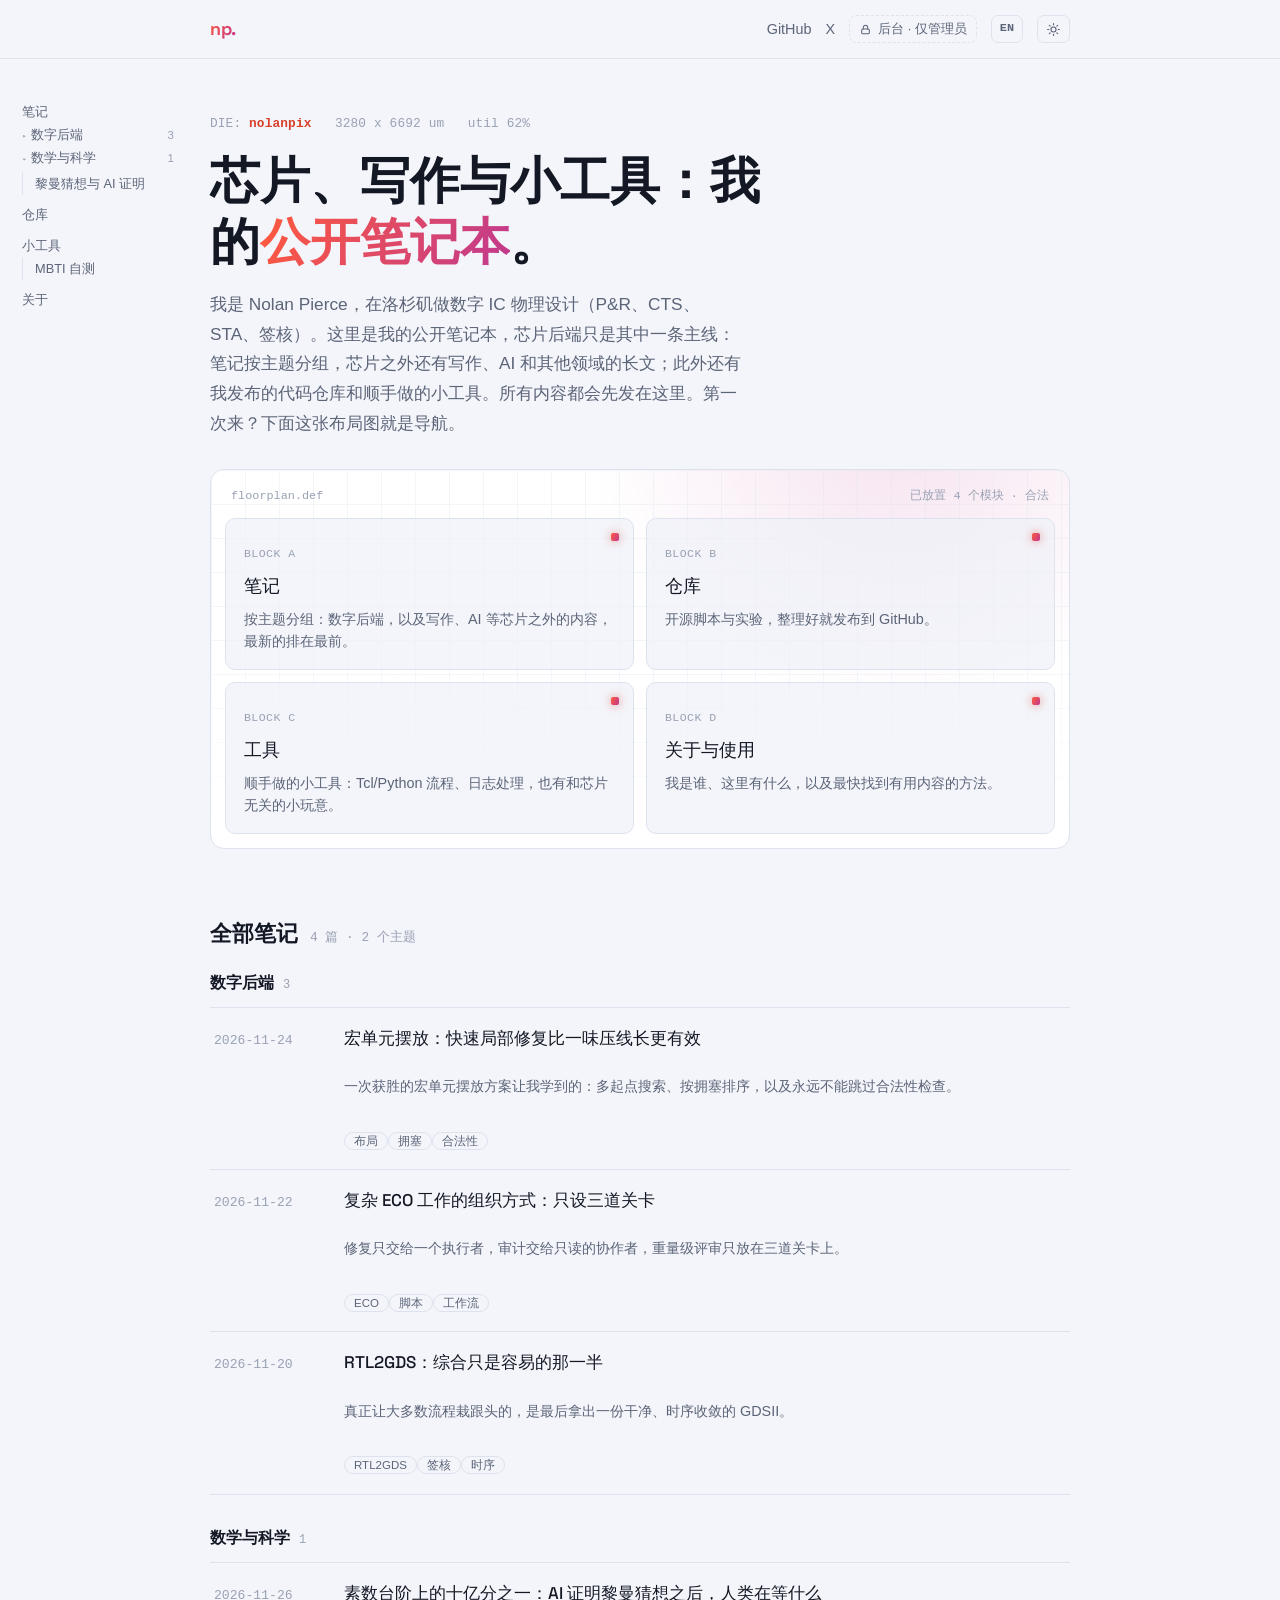
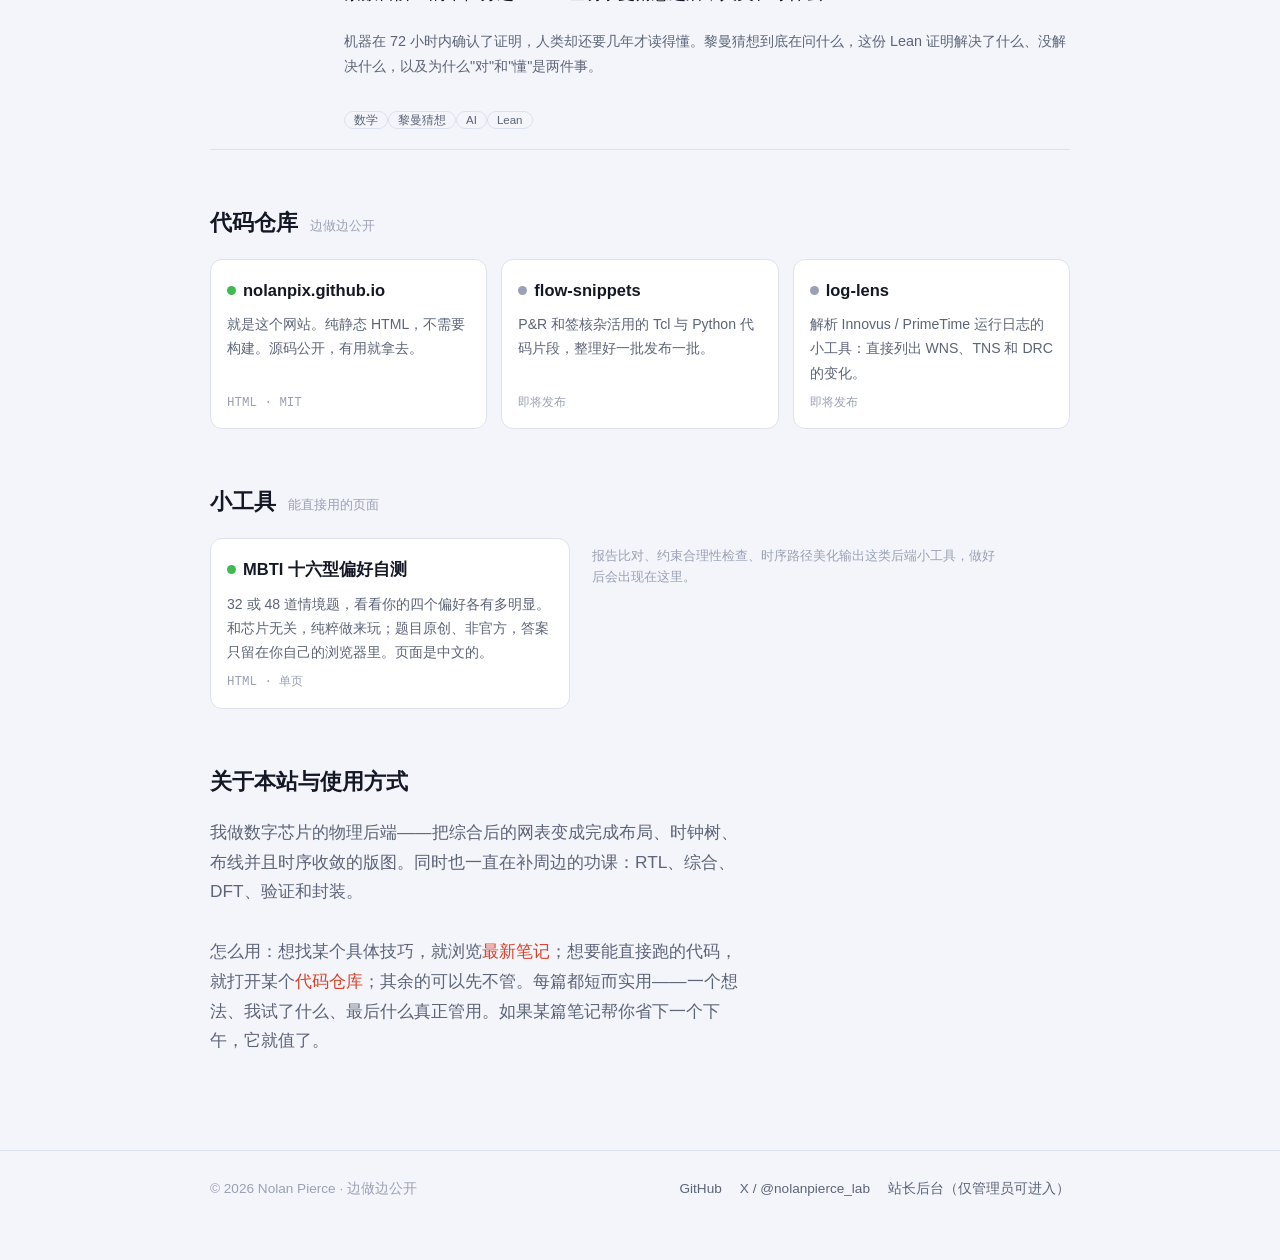
==== commit 5a239e09: "feat(site): frame the hero around writing instead of math Swap 数学/math for 写作/writing in the homepag" ====
--- a/index.html
+++ b/index.html
@@ -1,12 +1,12 @@
 <!doctype html>
-<html lang="zh-CN" data-lang="zh" data-title-en="Nolan Pierce - Silicon, math, and small tools">
+<html lang="zh-CN" data-lang="zh" data-title-en="Nolan Pierce - Silicon, writing, and small tools">
 <head>
 <meta charset="utf-8">
 <meta name="viewport" content="width=device-width, initial-scale=1">
-<title>Nolan Pierce - 芯片、数学与小工具</title>
-<meta name="description" content="Nolan Pierce，洛杉矶的数字 IC 物理设计工程师。公开笔记本按主题分组：数字后端、数学与科学等领域的长文，以及我发布的代码和顺手做的小工具。">
-<meta property="og:title" content="Nolan Pierce - 芯片、数学与小工具">
-<meta property="og:description" content="数字后端的实战笔记，数学、AI 及其他领域的写作，还有公开的代码仓库和小工具；按主题分组，边做边公开。">
+<title>Nolan Pierce - 芯片、写作与小工具</title>
+<meta name="description" content="Nolan Pierce，洛杉矶的数字 IC 物理设计工程师。公开笔记本按主题分组：数字后端、写作与 AI 等领域的长文，以及我发布的代码和顺手做的小工具。">
+<meta property="og:title" content="Nolan Pierce - 芯片、写作与小工具">
+<meta property="og:description" content="数字后端的实战笔记，写作、AI 及其他领域的文章，还有公开的代码仓库和小工具；按主题分组，边做边公开。">
 <meta property="og:type" content="website">
 <link rel="icon" href="data:image/svg+xml,%3Csvg xmlns='http://www.w3.org/2000/svg' viewBox='0 0 64 64'%3E%3Cdefs%3E%3ClinearGradient id='g' x1='0' y1='0' x2='1' y2='1'%3E%3Cstop offset='0' stop-color='%23ff5a3c'/%3E%3Cstop offset='1' stop-color='%23c0398f'/%3E%3C/linearGradient%3E%3C/defs%3E%3Crect width='64' height='64' rx='14' fill='url(%23g)'/%3E%3Ctext x='32' y='44' font-family='Space Grotesk,Arial,sans-serif' font-size='34' font-weight='700' text-anchor='middle' fill='%23fff'%3Enp.%3C/text%3E%3C/svg%3E">
 <link rel="preconnect" href="https://fonts.googleapis.com">
@@ -60,15 +60,15 @@
 
   <section class="hero">
     <p class="eyebrow mono">DIE: <b>nolanpix</b> &nbsp; 3280 x 6692 um &nbsp; util 62%</p>
-    <h1 class="title"><span lang="zh-CN">芯片、数学与小工具：我的<span class="grad">公开笔记本</span>。</span><span lang="en">Silicon, math, and small tools: my <span class="grad">open notebook</span>.</span></h1>
+    <h1 class="title"><span lang="zh-CN">芯片、写作与小工具：我的<span class="grad">公开笔记本</span>。</span><span lang="en">Silicon, writing, and small tools: my <span class="grad">open notebook</span>.</span></h1>
     <p class="lede" lang="zh-CN">
-      我是 Nolan Pierce，在洛杉矶做数字 IC 物理设计（P&amp;R、CTS、STA、签核）。这里是我的公开笔记本，芯片后端只是其中一条主线：笔记按主题分组，也会收数学、AI 和其他领域的长文；此外还有我发布的代码仓库和顺手做的小工具。所有内容都会先发在这里。第一次来？下面这张布局图就是导航。
+      我是 Nolan Pierce，在洛杉矶做数字 IC 物理设计（P&amp;R、CTS、STA、签核）。这里是我的公开笔记本，芯片后端只是其中一条主线：笔记按主题分组，芯片之外还有写作、AI 和其他领域的长文；此外还有我发布的代码仓库和顺手做的小工具。所有内容都会先发在这里。第一次来？下面这张布局图就是导航。
     </p>
     <p class="lede" lang="en">
       I'm Nolan Pierce, a digital IC physical design engineer in Los Angeles
       (P&amp;R, CTS, STA, signoff). This is my open notebook. Back-end work is one
-      thread; notes are grouped by topic and also cover math, AI, and writing from
-      other fields. Beyond that are the repos I publish and the small tools I build.
+      thread; notes are grouped by topic and also cover writing, AI, and other fields
+      beyond chips. Beyond that are the repos I publish and the small tools I build.
       Everything lands here first. New here? The floorplan below is the map.
     </p>
 
@@ -81,8 +81,8 @@
           <span class="pin"></span>
           <span class="tag mono">BLOCK A</span>
           <h3><span lang="zh-CN">笔记</span><span lang="en">Notes</span></h3>
-          <p lang="zh-CN">按主题分组：数字后端，以及数学、AI 等与芯片无关的写作，最新的排在最前。</p>
-          <p lang="en">Grouped by topic: digital back end, plus math, AI and other writing beyond chips. Newest first.</p>
+          <p lang="zh-CN">按主题分组：数字后端，以及写作、AI 等芯片之外的内容，最新的排在最前。</p>
+          <p lang="en">Grouped by topic: digital back end, plus writing, AI and other content beyond chips. Newest first.</p>
         </a>
         <a class="block" href="#repos">
           <span class="pin"></span>
